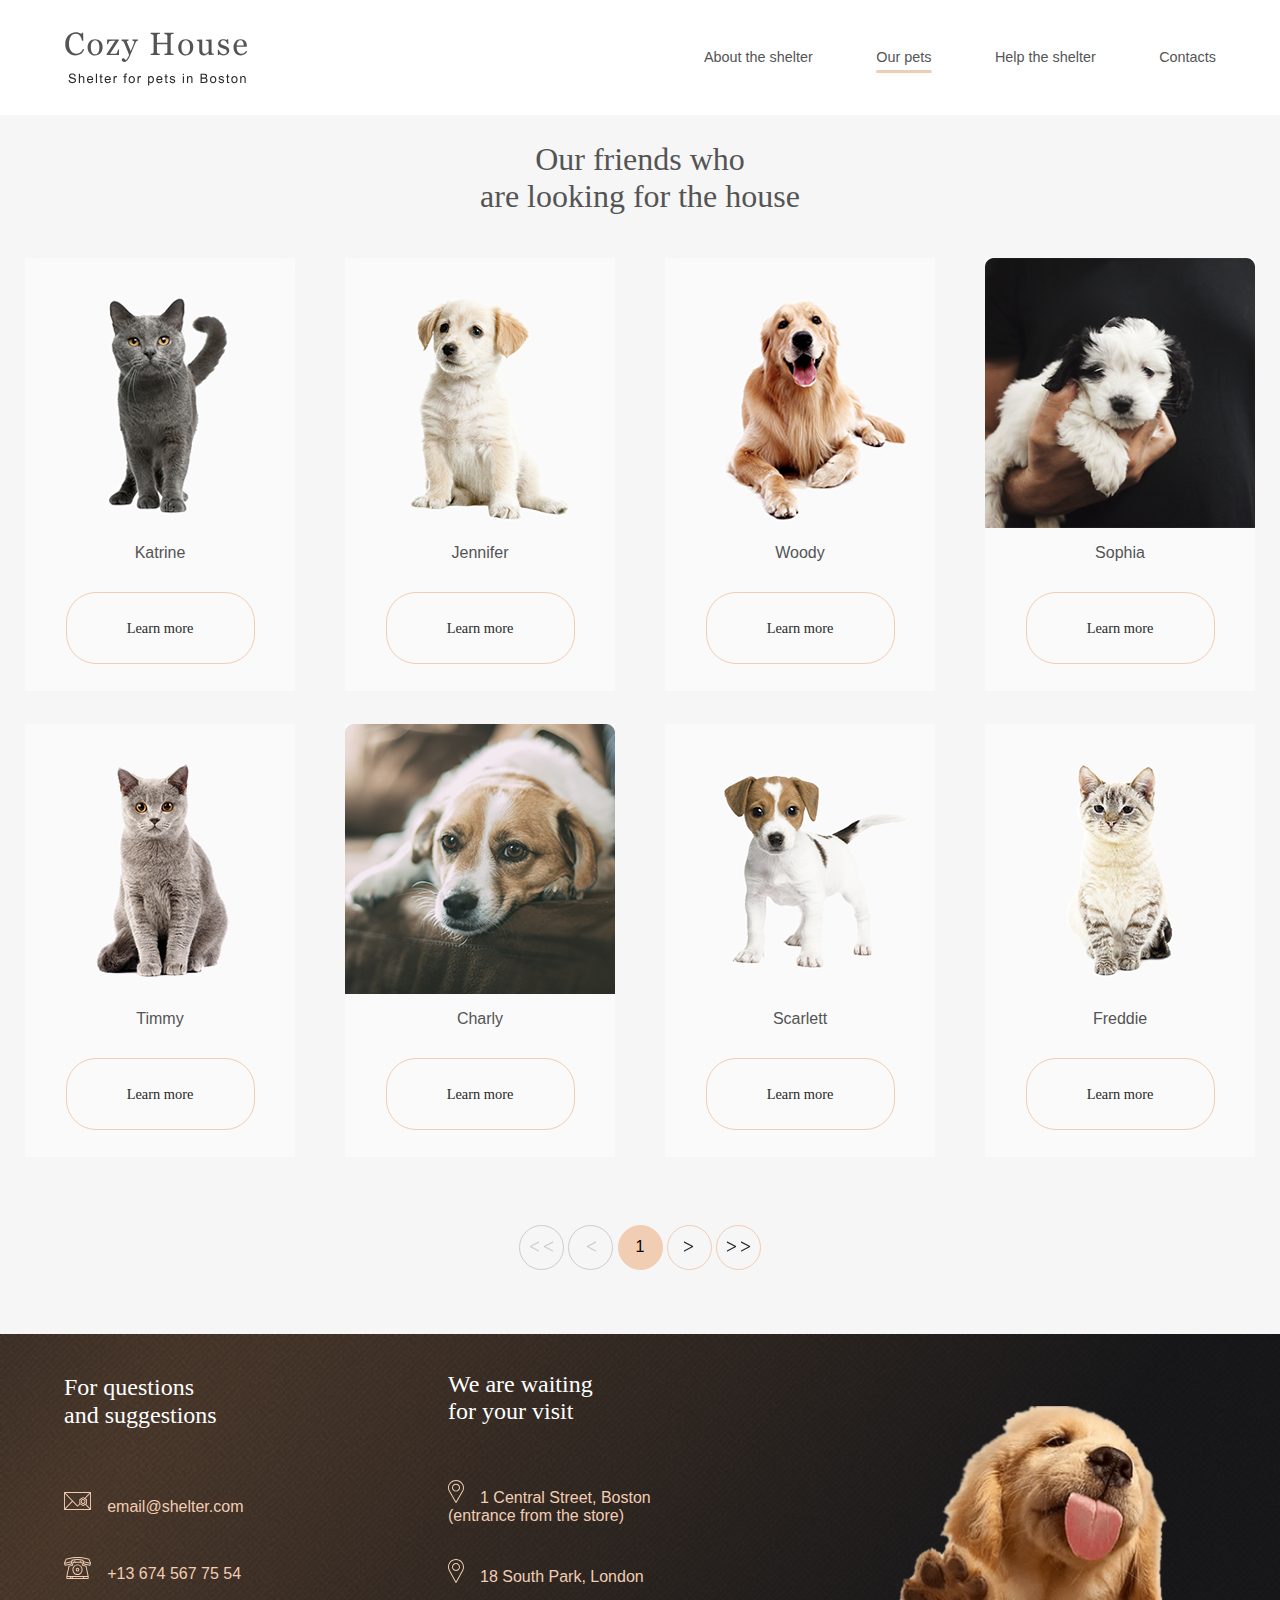
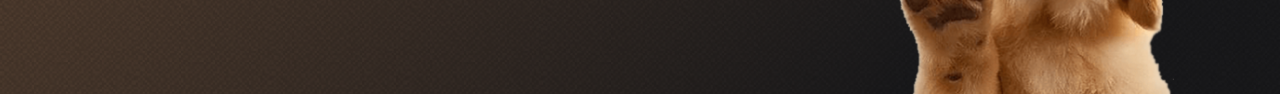
==== pets.html @ 0fc20ca4 "feat: fix styles (Sun, Mar 26, 2023, 17:48:00 PM)" ====
<!DOCTYPE html>
<html lang="ru">

<head>
    <meta charset="UTF-8">
    <meta http-equiv="X-UA-Compatible" content="IE=edge">
    <meta name="viewport" content="width=device-width, initial-scale=1.0">
    <link rel="stylesheet" type="text/css" href="assets/style/css/scss/main.css">
    <title>Our pets</title>
</head>
<body>
    <header>
        <nav class="nav">
            <div class="nav__logo">
                <object type="image/svg+xml" data="assets/img/Logo_dark.svg" class="nav_img">
                    <img src="assets/img/Logo_dark.png" alt="logo">
                </object>
            </div>
            <div class="nav__menu_container">
                <a class="nav__menu_dark" href="#about">About the shelter</a>
                <a class="nav__menu_dark nav__menu_active" href="#pets">Our pets</a>
                <a class="nav__menu_dark" href="#help">Help the shelter</a>
                <a class="nav__menu_dark" href="#contacts">Contacts</a>
            </div>
        </nav>
    </header>
    <main class="main__pets">
    <section class="main__section_pets">
        <h2 class="main__title main__pets_title">Our friends who<br>are looking for the house</h2>

        <div class="main__friends_container main__friends_container_pets">
            <div class="main__friends_card">
                <img src="assets/img/pets-katrine.png" class="main__friends_img" alt="pet">
                <p class="main__friends_name">Katrine</p>
                <button class="main__friends_card_button">Learn more</button>
            </div>
            <div class="main__friends_card">
                <img src="assets/img/pets-jennifer.png" class="main__friends_img" alt="pet">
                <p class="main__friends_name">Jennifer</p>
                <button class="main__friends_card_button">Learn more</button>
            </div>
            <div class="main__friends_card">
                <img src="assets/img/pets-woody.png" class="main__friends_img" alt="pet">
                <p class="main__friends_name">Woody</p>
                <button class="main__friends_card_button">Learn more</button>
            </div>
            <div class="main__friends_card">
                <img src="assets/img/pets-sophia.png" class="main__friends_img" alt="pet">
                <p class="main__friends_name">Sophia</p>
                <button class="main__friends_card_button">Learn more</button>
            </div>
            <div class="main__friends_card">
                <img src="assets/img/pets-timmy.png" class="main__friends_img" alt="pet">
                <p class="main__friends_name">Timmy</p>
                <button class="main__friends_card_button">Learn more</button>
            </div>
            <div class="main__friends_card">
                <img src="assets/img/pets-charly.png" class="main__friends_img" alt="pet">
                <p class="main__friends_name">Charly</p>
                <button class="main__friends_card_button">Learn more</button>
            </div>
            <div class="main__friends_card">
                <img src="assets/img/pets-scarlet.png" class="main__friends_img" alt="pet">
                <p class="main__friends_name">Scarlett</p>
                <button class="main__friends_card_button">Learn more</button>
            </div>
            <div class="main__friends_card">
                <img src="assets/img/pets-freddy.png" class="main__friends_img" alt="pet">
                <p class="main__friends_name">Freddie</p>
                <button class="main__friends_card_button">Learn more</button>
            </div>
        </div>
        <div class="main__buttons_container">
            <button class="main__friends_arrow main__buttons_arrow"><img src="assets/img/arrow_left_2.svg" alt="arrow"></button>
            <button class="main__friends_arrow main__buttons_arrow"><img src="assets/img/arrow_left_1.svg" alt="arrow"></button>
            <button class="main__friends_arrow main__buttons_number">1</button>
            <button class="main__friends_arrow"><img src="assets/img/arrow_right_1.svg" alt="arrow"></button>
            <button class="main__friends_arrow"><img src="assets/img/arrow_right_2.svg" alt="arrow"></button>
        </div>
    </section>
</main>
<footer class="footer" id="contacts">
    <div class="footer__container">
        <div class="footer__contacts">
            <h2 class="footer__title">For questions <br>and suggestions</h2>
            <div class="footer__contacts_email"><img src="assets/img/icon-email.svg" class="footer__icon"
                    alt="icon">email@shelter.com</div>
            <div class="footer__contacts_phone"><img src="assets/img/icon-phone.svg" class="footer__icon"
                    alt="icon">+13 674 567 75 54</div>
        </div>
        <div class="footer__address">
            <h2 class="footer__title">We are waiting <br>for your visit</h2>
            <div class="footer__address_email"><img src="assets/img/icon-marker.svg" class="footer__icon_marker"
                    alt="icon">1 Central Street, Boston <br>(entrance from the store)</div>
            <div class="footer__address_phone"><img src="assets/img/icon-marker.svg" class="footer__icon_marker"
                    alt="icon">18 South Park, London </div>
        </div>
    </div>
    <img src="assets/img/footer-puppy.png" class="footer__img" alt="puppy">
</footer>
</body>
</html>
---- assets/style/css/scss/main.css ----
/*! normalize.css v8.0.1 | MIT License | github.com/necolas/normalize.css */
/* Document
   ========================================================================== */
/**
 * 1. Correct the line height in all browsers.
 * 2. Prevent adjustments of font size after orientation changes in iOS.
 */
html {
  line-height: 1.15;
  /* 1 */
  -webkit-text-size-adjust: 100%;
  /* 2 */
}

/* Sections
     ========================================================================== */
/**
   * Remove the margin in all browsers.
   */
body {
  margin: 0;
}

/**
   * Render the `main` element consistently in IE.
   */
main {
  display: block;
}

/**
   * Correct the font size and margin on `h1` elements within `section` and
   * `article` contexts in Chrome, Firefox, and Safari.
   */
h1 {
  font-size: 2em;
  margin: 0.67em 0;
}

/* Grouping content
     ========================================================================== */
/**
   * 1. Add the correct box sizing in Firefox.
   * 2. Show the overflow in Edge and IE.
   */
hr {
  -webkit-box-sizing: content-box;
          box-sizing: content-box;
  /* 1 */
  height: 0;
  /* 1 */
  overflow: visible;
  /* 2 */
}

/**
   * 1. Correct the inheritance and scaling of font size in all browsers.
   * 2. Correct the odd `em` font sizing in all browsers.
   */
pre {
  font-family: monospace, monospace;
  /* 1 */
  font-size: 1em;
  /* 2 */
}

/* Text-level semantics
     ========================================================================== */
/**
   * Remove the gray background on active links in IE 10.
   */
a {
  background-color: transparent;
}

/**
   * 1. Remove the bottom border in Chrome 57-
   * 2. Add the correct text decoration in Chrome, Edge, IE, Opera, and Safari.
   */
abbr[title] {
  border-bottom: none;
  /* 1 */
  text-decoration: underline;
  /* 2 */
  -webkit-text-decoration: underline dotted;
          text-decoration: underline dotted;
  /* 2 */
}

/**
   * Add the correct font weight in Chrome, Edge, and Safari.
   */
b,
strong {
  font-weight: bolder;
}

/**
   * 1. Correct the inheritance and scaling of font size in all browsers.
   * 2. Correct the odd `em` font sizing in all browsers.
   */
code,
kbd,
samp {
  font-family: monospace, monospace;
  /* 1 */
  font-size: 1em;
  /* 2 */
}

/**
   * Add the correct font size in all browsers.
   */
small {
  font-size: 80%;
}

/**
   * Prevent `sub` and `sup` elements from affecting the line height in
   * all browsers.
   */
sub,
sup {
  font-size: 75%;
  line-height: 0;
  position: relative;
  vertical-align: baseline;
}

sub {
  bottom: -0.25em;
}

sup {
  top: -0.5em;
}

/* Embedded content
     ========================================================================== */
/**
   * Remove the border on images inside links in IE 10.
   */
img {
  border-style: none;
}

/* Forms
     ========================================================================== */
/**
   * 1. Change the font styles in all browsers.
   * 2. Remove the margin in Firefox and Safari.
   */
button,
input,
optgroup,
select,
textarea {
  font-family: inherit;
  /* 1 */
  font-size: 100%;
  /* 1 */
  line-height: 1.15;
  /* 1 */
  margin: 0;
  /* 2 */
}

/**
   * Show the overflow in IE.
   * 1. Show the overflow in Edge.
   */
button,
input {
  /* 1 */
  overflow: visible;
}

/**
   * Remove the inheritance of text transform in Edge, Firefox, and IE.
   * 1. Remove the inheritance of text transform in Firefox.
   */
button,
select {
  /* 1 */
  text-transform: none;
}

/**
   * Correct the inability to style clickable types in iOS and Safari.
   */
button,
[type="button"],
[type="reset"],
[type="submit"] {
  -webkit-appearance: button;
}

/**
   * Remove the inner border and padding in Firefox.
   */
button::-moz-focus-inner,
[type="button"]::-moz-focus-inner,
[type="reset"]::-moz-focus-inner,
[type="submit"]::-moz-focus-inner {
  border-style: none;
  padding: 0;
}

/**
   * Restore the focus styles unset by the previous rule.
   */
button:-moz-focusring,
[type="button"]:-moz-focusring,
[type="reset"]:-moz-focusring,
[type="submit"]:-moz-focusring {
  outline: 1px dotted ButtonText;
}

/**
   * Correct the padding in Firefox.
   */
fieldset {
  padding: 0.35em 0.75em 0.625em;
}

/**
   * 1. Correct the text wrapping in Edge and IE.
   * 2. Correct the color inheritance from `fieldset` elements in IE.
   * 3. Remove the padding so developers are not caught out when they zero out
   *    `fieldset` elements in all browsers.
   */
legend {
  -webkit-box-sizing: border-box;
          box-sizing: border-box;
  /* 1 */
  color: inherit;
  /* 2 */
  display: table;
  /* 1 */
  max-width: 100%;
  /* 1 */
  padding: 0;
  /* 3 */
  white-space: normal;
  /* 1 */
}

/**
   * Add the correct vertical alignment in Chrome, Firefox, and Opera.
   */
progress {
  vertical-align: baseline;
}

/**
   * Remove the default vertical scrollbar in IE 10+.
   */
textarea {
  overflow: auto;
}

/**
   * 1. Add the correct box sizing in IE 10.
   * 2. Remove the padding in IE 10.
   */
[type="checkbox"],
[type="radio"] {
  -webkit-box-sizing: border-box;
          box-sizing: border-box;
  /* 1 */
  padding: 0;
  /* 2 */
}

/**
   * Correct the cursor style of increment and decrement buttons in Chrome.
   */
[type="number"]::-webkit-inner-spin-button,
[type="number"]::-webkit-outer-spin-button {
  height: auto;
}

/**
   * 1. Correct the odd appearance in Chrome and Safari.
   * 2. Correct the outline style in Safari.
   */
[type="search"] {
  -webkit-appearance: textfield;
  /* 1 */
  outline-offset: -2px;
  /* 2 */
}

/**
   * Remove the inner padding in Chrome and Safari on macOS.
   */
[type="search"]::-webkit-search-decoration {
  -webkit-appearance: none;
}

/**
   * 1. Correct the inability to style clickable types in iOS and Safari.
   * 2. Change font properties to `inherit` in Safari.
   */
::-webkit-file-upload-button {
  -webkit-appearance: button;
  /* 1 */
  font: inherit;
  /* 2 */
}

/* Interactive
     ========================================================================== */
/*
   * Add the correct display in Edge, IE 10+, and Firefox.
   */
details {
  display: block;
}

/*
   * Add the correct display in all browsers.
   */
summary {
  display: list-item;
}

/* Misc
     ========================================================================== */
/**
   * Add the correct display in IE 10+.
   */
template {
  display: none;
}

/**
   * Add the correct display in IE 10.
   */
[hidden] {
  display: none;
}

.nav {
  display: -webkit-box;
  display: -ms-flexbox;
  display: flex;
  -webkit-box-pack: justify;
      -ms-flex-pack: justify;
          justify-content: space-between;
  -webkit-box-align: center;
      -ms-flex-align: center;
          align-items: center;
  padding: 2% 5%;
  font-weight: 400;
  font-size: 0.9rem;
}

.nav .nav__menu {
  color: #ffffff;
  text-decoration: none;
}

.nav .nav__menu_dark {
  color: #545454;
  text-decoration: none;
}

.nav .nav__menu_active {
  text-decoration: underline;
  -webkit-text-decoration-color: #f1cdb3;
          text-decoration-color: #f1cdb3;
  text-underline-offset: 0.5rem;
  text-decoration-thickness: 0.2rem;
}

.nav .nav__menu_container {
  display: -webkit-box;
  display: -ms-flexbox;
  display: flex;
  width: 40vw;
  -webkit-box-pack: justify;
      -ms-flex-pack: justify;
          justify-content: space-between;
}

.footer {
  background-image: url("../../../img/footer-gradient-background.png");
  background-size: cover;
  background-repeat: no-repeat;
  min-height: 40vh;
  position: relative;
}

.footer .footer__img {
  height: 80%;
  position: absolute;
  left: 70%;
  bottom: 0;
}

.footer .footer__container {
  display: -webkit-box;
  display: -ms-flexbox;
  display: flex;
  -webkit-box-align: end;
      -ms-flex-align: end;
          align-items: flex-end;
  color: #f1cdb3;
}

.footer .footer__container .footer__contacts {
  width: 25vw;
  height: 30vh;
  display: -webkit-box;
  display: -ms-flexbox;
  display: flex;
  -webkit-box-orient: vertical;
  -webkit-box-direction: normal;
      -ms-flex-direction: column;
          flex-direction: column;
  -ms-flex-pack: distribute;
      justify-content: space-around;
  margin-left: 5%;
  vertical-align: middle;
}

.footer .footer__container .footer__title {
  color: #ffffff;
  font-family: Georgia, "Times New Roman", Times, serif;
  font-weight: 400;
}

.footer .footer__container .footer__address {
  width: 25vw;
  height: 30vh;
  display: -webkit-box;
  display: -ms-flexbox;
  display: flex;
  -webkit-box-orient: vertical;
  -webkit-box-direction: normal;
      -ms-flex-direction: column;
          flex-direction: column;
  -ms-flex-pack: distribute;
      justify-content: space-around;
  margin-left: 5%;
}

.footer .footer__container .footer__icon {
  width: 1.7em;
  margin-right: 1rem;
}

.footer .footer__container .footer__icon_marker {
  width: 1em;
  margin-right: 1rem;
}

body {
  font-family: Arial, Helvetica, sans-serif;
  color: #545454;
}

.main__banner {
  background-image: url("../../../img/start-screen-gradient-background.jpg");
  background-size: 100%;
  background-repeat: no-repeat;
  min-height: 100vh;
  position: relative;
}

.main__img_puppy {
  height: 80%;
  position: absolute;
  left: 50%;
  bottom: 0;
}

.main__banner_info {
  width: 35vw;
  margin-left: 5%;
  position: absolute;
  top: 35%;
}

.main__banner_title {
  color: #ffffff;
  font-family: Georgia, "Times New Roman", Times, serif;
  font-weight: 400;
  font-size: 2.5rem;
}

.main__banner_text {
  color: #f6f6f6;
  font-weight: 400;
  font-size: 0.9rem;
  line-height: 1.5em;
  margin-bottom: 1.7em;
}

.main__banner_button {
  background-color: #f1cdb3;
  color: #292929;
  border-radius: 100px;
  border: none;
  width: 17vw;
  height: 7vh;
}

.main__about {
  min-height: 70vh;
  position: relative;
  color: #ffffff;
  display: -webkit-box;
  display: -ms-flexbox;
  display: flex;
  -webkit-box-pack: center;
      -ms-flex-pack: center;
          justify-content: center;
  -webkit-box-align: center;
      -ms-flex-align: center;
          align-items: center;
}

.main__title {
  font-family: Georgia, "Times New Roman", Times, serif;
  font-weight: 400;
  font-size: 2rem;
  color: #545454;
}

.main__about_text {
  font-size: 0.9rem;
  line-height: 1.5em;
}

.main__img_pets {
  height: 50vh;
  margin-right: 7%;
}

.main__about_info {
  color: #4c4c4c;
  width: 30vw;
}

.main__friends {
  min-height: 90vh;
  background-color: #f6f6f6;
  width: 100vw;
  display: -webkit-box;
  display: -ms-flexbox;
  display: flex;
  -webkit-box-pack: center;
      -ms-flex-pack: center;
          justify-content: center;
  -webkit-box-align: center;
      -ms-flex-align: center;
          align-items: center;
  -webkit-box-orient: vertical;
  -webkit-box-direction: normal;
      -ms-flex-direction: column;
          flex-direction: column;
}

.main__friends_container {
  display: -webkit-box;
  display: -ms-flexbox;
  display: flex;
  -ms-flex-pack: distribute;
      justify-content: space-around;
  -webkit-box-align: center;
      -ms-flex-align: center;
          align-items: center;
  width: 100vw;
}

.main__friends_title {
  text-align: center;
  margin: 5%;
}

.main__friends_card {
  min-height: 30vh;
  background-color: #fafafa;
  display: -webkit-box;
  display: -ms-flexbox;
  display: flex;
  -webkit-box-orient: vertical;
  -webkit-box-direction: normal;
      -ms-flex-direction: column;
          flex-direction: column;
  -webkit-box-align: center;
      -ms-flex-align: center;
          align-items: center;
  margin: 1.3% 0.3%;
}

.main__friends_card_button {
  margin-bottom: 10%;
  margin-top: 5%;
  background-color: #fafafa;
  border: 1px solid #f1cdb3;
  border-radius: 30px;
  width: 70%;
  height: 8vh;
  font-family: Georgia, "Times New Roman", Times, serif;
  color: #292929;
  font-size: 0.9rem;
}

.main__friends_arrow {
  background-color: #f6f6f6;
  border: 1px solid #f1cdb3;
  border-radius: 50%;
  width: 45px;
  height: 45px;
}

.main__friends_button {
  background-color: #f1cdb3;
  border: none;
  border-radius: 30px;
  width: 20%;
  height: 8vh;
  margin: 5%;
  font-family: Georgia, "Times New Roman", Times, serif;
  color: #292929;
  font-size: 0.9rem;
}

.main__help {
  display: -webkit-box;
  display: -ms-flexbox;
  display: flex;
  -webkit-box-pack: center;
      -ms-flex-pack: center;
          justify-content: center;
  -webkit-box-align: center;
      -ms-flex-align: center;
          align-items: center;
  -webkit-box-orient: vertical;
  -webkit-box-direction: normal;
      -ms-flex-direction: column;
          flex-direction: column;
  min-height: 80vh;
}

.main__help_container {
  display: -webkit-box;
  display: -ms-flexbox;
  display: flex;
  -ms-flex-wrap: wrap;
      flex-wrap: wrap;
  -webkit-box-pack: center;
      -ms-flex-pack: center;
          justify-content: center;
  -webkit-box-align: end;
      -ms-flex-align: end;
          align-items: flex-end;
  width: 90vw;
  min-height: 45vh;
}

.main__help_title {
  text-align: center;
}

.main__help_card {
  display: -webkit-box;
  display: -ms-flexbox;
  display: flex;
  -webkit-box-orient: vertical;
  -webkit-box-direction: normal;
      -ms-flex-direction: column;
          flex-direction: column;
  -webkit-box-align: center;
      -ms-flex-align: center;
          align-items: center;
  min-width: 20%;
}

.main__donation {
  min-height: 50vh;
  background-color: #f6f6f6;
  display: -webkit-box;
  display: -ms-flexbox;
  display: flex;
  -webkit-box-pack: center;
      -ms-flex-pack: center;
          justify-content: center;
  -webkit-box-align: center;
      -ms-flex-align: center;
          align-items: center;
}

.main__donation_img {
  width: 35vw;
  margin-right: 7%;
  margin: 7%;
}

.main__donation_bank-info {
  font-family: Georgia, "Times New Roman", Times, serif;
  font-size: 0.9rem;
}

.main__donation_info {
  width: 30vw;
}

.main__donation_text {
  font-style: italic;
  color: #b2b2b2;
  font-size: 0.8rem;
  line-height: 1.2rem;
}

.main__donation_button {
  background-color: #f1cdb3;
  border: none;
  border-radius: 7px;
  padding: 0.7em 0.7em;
  font-family: Georgia, "Times New Roman", Times, serif;
  color: #545454;
  display: -webkit-box;
  display: -ms-flexbox;
  display: flex;
  -webkit-box-pack: center;
      -ms-flex-pack: center;
          justify-content: center;
  -webkit-box-align: center;
      -ms-flex-align: center;
          align-items: center;
}

.main__donation_button_img {
  margin-right: 1em;
}

.main__section_pets {
  min-height: 180%;
  background-color: #f6f6f6;
  display: -webkit-box;
  display: -ms-flexbox;
  display: flex;
  -webkit-box-pack: center;
      -ms-flex-pack: center;
          justify-content: center;
  -webkit-box-align: center;
      -ms-flex-align: center;
          align-items: center;
  -webkit-box-orient: vertical;
  -webkit-box-direction: normal;
      -ms-flex-direction: column;
          flex-direction: column;
}

.main__pets_title {
  text-align: center;
}

.main__friends_container_pets {
  -ms-flex-wrap: wrap;
      flex-wrap: wrap;
  -ms-flex-pack: distribute;
      justify-content: space-around;
  -ms-flex-line-pack: justify;
      align-content: space-between;
  height: 150%;
}

.main__buttons_container {
  margin: 4% auto 5%;
}

.main__buttons_number {
  background-color: #f1cdb3;
}

.main__buttons_arrow {
  border: 1px solid #cdcdcd;
}
/*# sourceMappingURL=main.css.map */
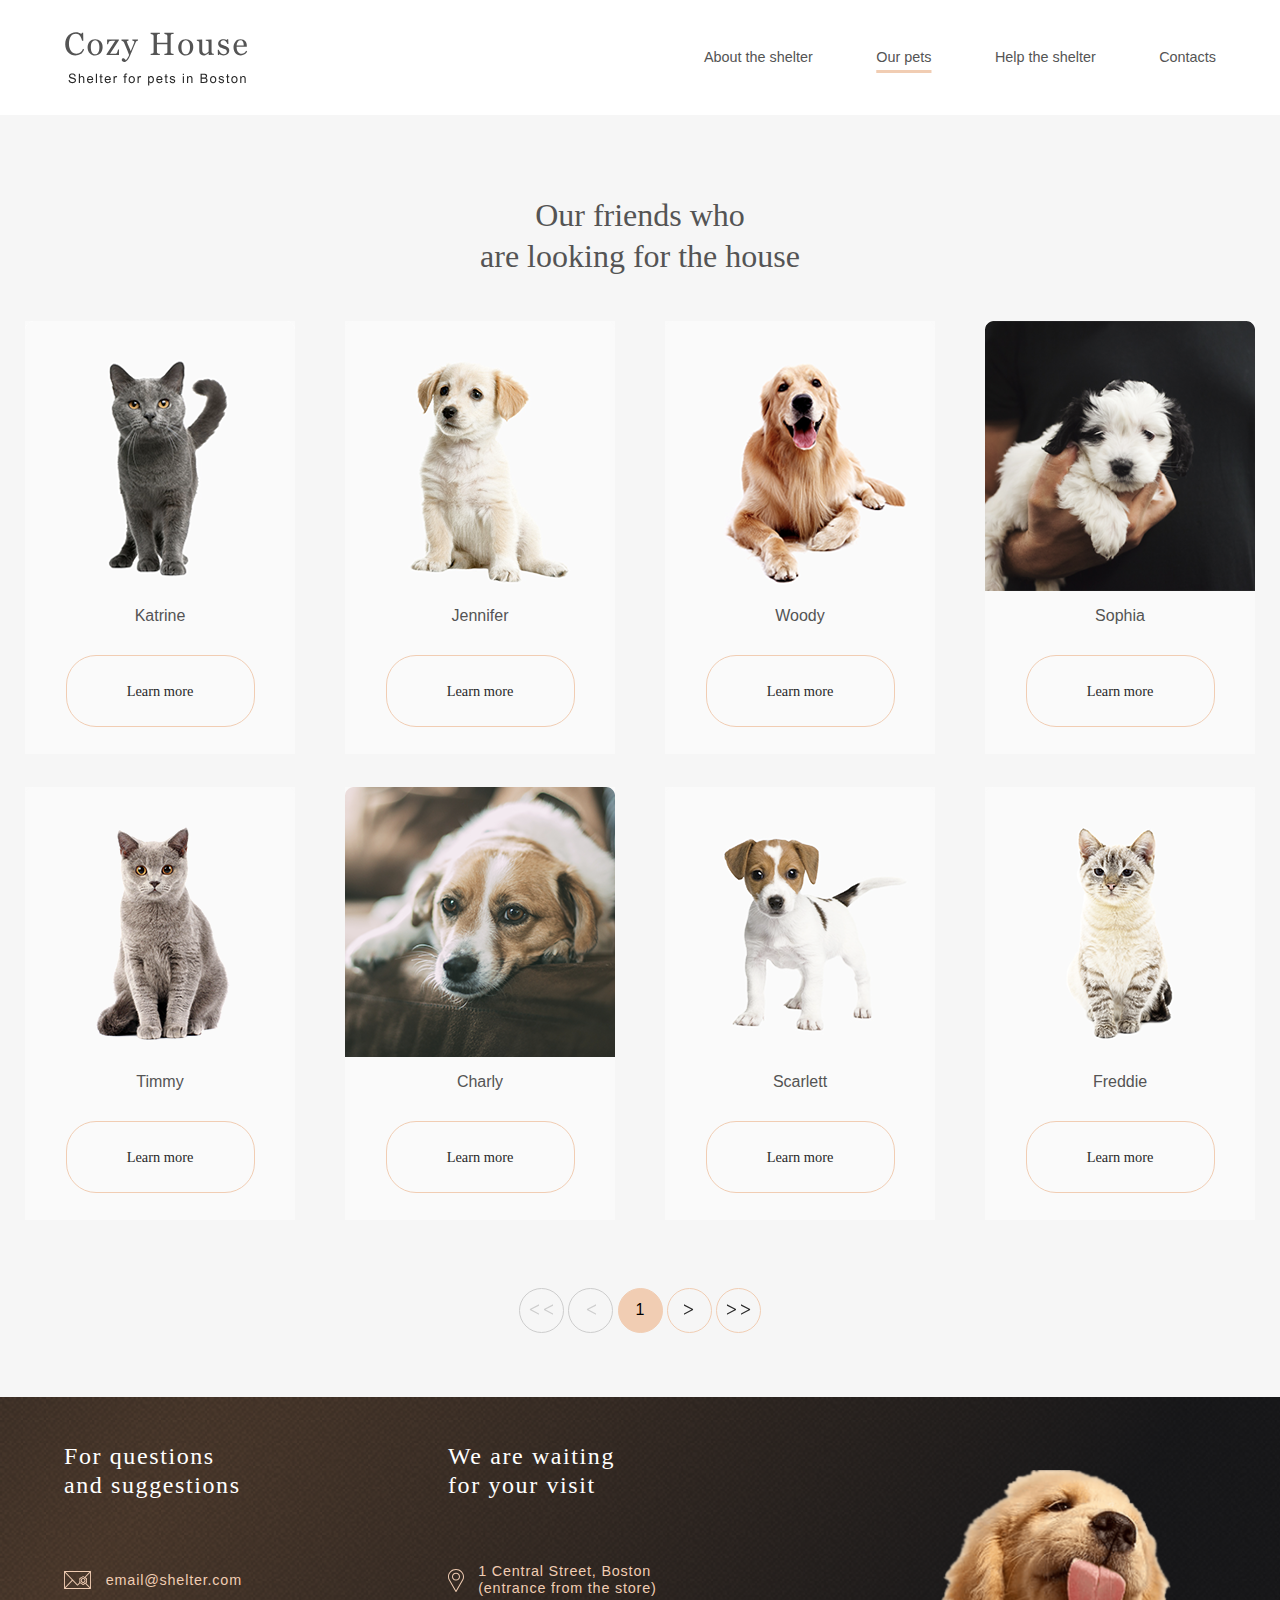
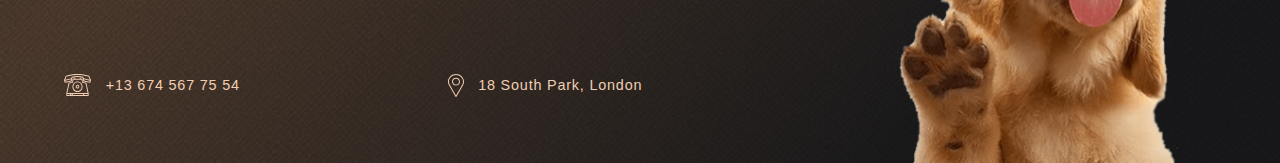
==== commit 888f2a1f: "feat: fix footer (Mon, Mar 27, 2023 12:44:00 AM)" ====
--- a/pets.html
+++ b/pets.html
@@ -8,6 +8,7 @@
     <link rel="stylesheet" type="text/css" href="assets/style/css/scss/main.css">
     <title>Our pets</title>
 </head>
+
 <body>
     <header>
         <nav class="nav">
@@ -17,86 +18,85 @@
                 </object>
             </div>
             <div class="nav__menu_container">
-                <a class="nav__menu_dark" href="#about">About the shelter</a>
-                <a class="nav__menu_dark nav__menu_active" href="#pets">Our pets</a>
-                <a class="nav__menu_dark" href="#help">Help the shelter</a>
+                <a class="nav__menu_dark" href="index.html">About the shelter</a>
+                <a class="nav__menu_dark nav__menu_active">Our pets</a>
+                <a class="nav__menu_dark" href="index.html#help">Help the shelter</a>
                 <a class="nav__menu_dark" href="#contacts">Contacts</a>
             </div>
         </nav>
     </header>
     <main class="main__pets">
-    <section class="main__section_pets">
-        <h2 class="main__title main__pets_title">Our friends who<br>are looking for the house</h2>
+        <section class="main__section_pets">
+            <h2 class="main__title main__pets_title">Our friends who<br>are looking for the house</h2>
 
-        <div class="main__friends_container main__friends_container_pets">
-            <div class="main__friends_card">
-                <img src="assets/img/pets-katrine.png" class="main__friends_img" alt="pet">
-                <p class="main__friends_name">Katrine</p>
-                <button class="main__friends_card_button">Learn more</button>
+            <div class="main__friends_container main__friends_container_pets">
+                <div class="main__friends_card">
+                    <img src="assets/img/pets-katrine.png" class="main__friends_img" alt="pet">
+                    <p class="main__friends_name">Katrine</p>
+                    <button class="main__friends_card_button">Learn more</button>
+                </div>
+                <div class="main__friends_card">
+                    <img src="assets/img/pets-jennifer.png" class="main__friends_img" alt="pet">
+                    <p class="main__friends_name">Jennifer</p>
+                    <button class="main__friends_card_button">Learn more</button>
+                </div>
+                <div class="main__friends_card">
+                    <img src="assets/img/pets-woody.png" class="main__friends_img" alt="pet">
+                    <p class="main__friends_name">Woody</p>
+                    <button class="main__friends_card_button">Learn more</button>
+                </div>
+                <div class="main__friends_card">
+                    <img src="assets/img/pets-sophia.png" class="main__friends_img" alt="pet">
+                    <p class="main__friends_name">Sophia</p>
+                    <button class="main__friends_card_button">Learn more</button>
+                </div>
+                <div class="main__friends_card">
+                    <img src="assets/img/pets-timmy.png" class="main__friends_img" alt="pet">
+                    <p class="main__friends_name">Timmy</p>
+                    <button class="main__friends_card_button">Learn more</button>
+                </div>
+                <div class="main__friends_card">
+                    <img src="assets/img/pets-charly.png" class="main__friends_img" alt="pet">
+                    <p class="main__friends_name">Charly</p>
+                    <button class="main__friends_card_button">Learn more</button>
+                </div>
+                <div class="main__friends_card">
+                    <img src="assets/img/pets-scarlet.png" class="main__friends_img" alt="pet">
+                    <p class="main__friends_name">Scarlett</p>
+                    <button class="main__friends_card_button">Learn more</button>
+                </div>
+                <div class="main__friends_card">
+                    <img src="assets/img/pets-freddy.png" class="main__friends_img" alt="pet">
+                    <p class="main__friends_name">Freddie</p>
+                    <button class="main__friends_card_button">Learn more</button>
+                </div>
             </div>
-            <div class="main__friends_card">
-                <img src="assets/img/pets-jennifer.png" class="main__friends_img" alt="pet">
-                <p class="main__friends_name">Jennifer</p>
-                <button class="main__friends_card_button">Learn more</button>
+            <div class="main__buttons_container">
+                <button class="main__friends_arrow main__buttons_arrow"><img src="assets/img/arrow_left_2.svg"
+                        alt="arrow"></button>
+                <button class="main__friends_arrow main__buttons_arrow"><img src="assets/img/arrow_left_1.svg"
+                        alt="arrow"></button>
+                <button class="main__friends_arrow main__buttons_number">1</button>
+                <button class="main__friends_arrow"><img src="assets/img/arrow_right_1.svg" alt="arrow"></button>
+                <button class="main__friends_arrow"><img src="assets/img/arrow_right_2.svg" alt="arrow"></button>
             </div>
-            <div class="main__friends_card">
-                <img src="assets/img/pets-woody.png" class="main__friends_img" alt="pet">
-                <p class="main__friends_name">Woody</p>
-                <button class="main__friends_card_button">Learn more</button>
-            </div>
-            <div class="main__friends_card">
-                <img src="assets/img/pets-sophia.png" class="main__friends_img" alt="pet">
-                <p class="main__friends_name">Sophia</p>
-                <button class="main__friends_card_button">Learn more</button>
-            </div>
-            <div class="main__friends_card">
-                <img src="assets/img/pets-timmy.png" class="main__friends_img" alt="pet">
-                <p class="main__friends_name">Timmy</p>
-                <button class="main__friends_card_button">Learn more</button>
-            </div>
-            <div class="main__friends_card">
-                <img src="assets/img/pets-charly.png" class="main__friends_img" alt="pet">
-                <p class="main__friends_name">Charly</p>
-                <button class="main__friends_card_button">Learn more</button>
-            </div>
-            <div class="main__friends_card">
-                <img src="assets/img/pets-scarlet.png" class="main__friends_img" alt="pet">
-                <p class="main__friends_name">Scarlett</p>
-                <button class="main__friends_card_button">Learn more</button>
-            </div>
-            <div class="main__friends_card">
-                <img src="assets/img/pets-freddy.png" class="main__friends_img" alt="pet">
-                <p class="main__friends_name">Freddie</p>
-                <button class="main__friends_card_button">Learn more</button>
-            </div>
-        </div>
-        <div class="main__buttons_container">
-            <button class="main__friends_arrow main__buttons_arrow"><img src="assets/img/arrow_left_2.svg" alt="arrow"></button>
-            <button class="main__friends_arrow main__buttons_arrow"><img src="assets/img/arrow_left_1.svg" alt="arrow"></button>
-            <button class="main__friends_arrow main__buttons_number">1</button>
-            <button class="main__friends_arrow"><img src="assets/img/arrow_right_1.svg" alt="arrow"></button>
-            <button class="main__friends_arrow"><img src="assets/img/arrow_right_2.svg" alt="arrow"></button>
-        </div>
-    </section>
-</main>
-<footer class="footer" id="contacts">
-    <div class="footer__container">
-        <div class="footer__contacts">
-            <h2 class="footer__title">For questions <br>and suggestions</h2>
-            <div class="footer__contacts_email"><img src="assets/img/icon-email.svg" class="footer__icon"
+        </section>
+    </main>
+    <footer class="footer" id="contacts">
+        <div class="footer__container">
+            <h2 class="footer__title footer__title_questions">For questions <br>and suggestions</h2>
+            <h2 class="footer__title footer__title_wait">We are waiting <br>for your visit</h2>
+            <div class="footer__contact footer__contact_email"><img src="assets/img/icon-email.svg" class="footer__icon"
                     alt="icon">email@shelter.com</div>
-            <div class="footer__contacts_phone"><img src="assets/img/icon-phone.svg" class="footer__icon"
+            <div class="footer__contact footer__contact_address"><img src="assets/img/icon-marker.svg"
+                    class="footer__icon_marker" alt="icon">1 Central Street, Boston <br>(entrance from the store)</div>
+            <div class="footer__contact footer__contact_phone"><img src="assets/img/icon-phone.svg" class="footer__icon"
                     alt="icon">+13 674 567 75 54</div>
-        </div>
-        <div class="footer__address">
-            <h2 class="footer__title">We are waiting <br>for your visit</h2>
-            <div class="footer__address_email"><img src="assets/img/icon-marker.svg" class="footer__icon_marker"
-                    alt="icon">1 Central Street, Boston <br>(entrance from the store)</div>
-            <div class="footer__address_phone"><img src="assets/img/icon-marker.svg" class="footer__icon_marker"
-                    alt="icon">18 South Park, London </div>
-        </div>
-    </div>
-    <img src="assets/img/footer-puppy.png" class="footer__img" alt="puppy">
-</footer>
+            <div class="footer__contact footer__contact_city"><img src="assets/img/icon-marker.svg"
+                    class="footer__icon_marker" alt="icon">18 South Park, London </div>
+            <img src="assets/img/footer-puppy.png" class="footer__img" alt="puppy">
+    </footer>
+
 </body>
+
 </html>--- a/assets/style/css/scss/main.css
+++ b/assets/style/css/scss/main.css
@@ -399,61 +399,85 @@
   bottom: 0;
 }
 
-.footer .footer__container {
-  display: -webkit-box;
-  display: -ms-flexbox;
-  display: flex;
-  -webkit-box-align: end;
-      -ms-flex-align: end;
-          align-items: flex-end;
-  color: #f1cdb3;
-}
-
-.footer .footer__container .footer__contacts {
-  width: 25vw;
-  height: 30vh;
-  display: -webkit-box;
-  display: -ms-flexbox;
-  display: flex;
-  -webkit-box-orient: vertical;
-  -webkit-box-direction: normal;
-      -ms-flex-direction: column;
-          flex-direction: column;
-  -ms-flex-pack: distribute;
-      justify-content: space-around;
+.footer__container {
+  display: -ms-grid;
+  display: grid;
+      grid-template-areas: "footer__title_questions footer__title_wait" "footer__contact_email footer__contact_address" "footer__contact_phone footer__contact_city";
+  -ms-grid-columns: 1fr 1fr;
+      grid-template-columns: 1fr 1fr;
+  -ms-grid-rows: (1fr)[3];
+      grid-template-rows: repeat(3, 1fr);
+  width: 60vw;
+  height: 35vh;
   margin-left: 5%;
-  vertical-align: middle;
-}
-
-.footer .footer__container .footer__title {
+  padding-top: 2%;
+  padding-bottom: 2%;
+}
+
+.footer__title_questions {
+  -ms-grid-row: 1;
+  -ms-grid-column: 1;
+  grid-area: footer__title_questions;
+}
+
+.footer__title_wait {
+  -ms-grid-row: 1;
+  -ms-grid-column: 2;
+  grid-area: footer__title_wait;
+}
+
+.footer__contact_email {
+  -ms-grid-row: 2;
+  -ms-grid-column: 1;
+  grid-area: footer__contact_email;
+}
+
+.footer__contact_address {
+  -ms-grid-row: 2;
+  -ms-grid-column: 2;
+  grid-area: footer__contact_address;
+}
+
+.footer__contact_phone {
+  -ms-grid-row: 3;
+  -ms-grid-column: 1;
+  grid-area: footer__contact_phone;
+}
+
+.footer__contact_city {
+  -ms-grid-row: 3;
+  -ms-grid-column: 2;
+  grid-area: footer__contact_city;
+}
+
+.footer__title {
   color: #ffffff;
   font-family: Georgia, "Times New Roman", Times, serif;
   font-weight: 400;
-}
-
-.footer .footer__container .footer__address {
-  width: 25vw;
-  height: 30vh;
-  display: -webkit-box;
-  display: -ms-flexbox;
-  display: flex;
-  -webkit-box-orient: vertical;
-  -webkit-box-direction: normal;
-      -ms-flex-direction: column;
-          flex-direction: column;
-  -ms-flex-pack: distribute;
-      justify-content: space-around;
-  margin-left: 5%;
-}
-
-.footer .footer__container .footer__icon {
-  width: 1.7em;
-  margin-right: 1rem;
-}
-
-.footer .footer__container .footer__icon_marker {
-  width: 1em;
-  margin-right: 1rem;
+  letter-spacing: 0.1rem;
+  line-height: 1.2em;
+}
+
+.footer__contact {
+  display: -webkit-box;
+  display: -ms-flexbox;
+  display: flex;
+  -webkit-box-align: center;
+      -ms-flex-align: center;
+          align-items: center;
+  color: #f1cdb3;
+  font-size: 0.9rem;
+  letter-spacing: 0.05rem;
+}
+
+.footer__icon {
+  width: 1.9em;
+  margin-right: 0.9rem;
+}
+
+.footer__icon_marker {
+  width: 1.1em;
+  margin-right: 0.9rem;
 }
 
 body {
@@ -627,6 +651,7 @@
   font-family: Georgia, "Times New Roman", Times, serif;
   color: #292929;
   font-size: 0.9rem;
+  text-decoration: none;
 }
 
 .main__help {
@@ -758,6 +783,8 @@
 
 .main__pets_title {
   text-align: center;
+  line-height: 1.3em;
+  margin-top: 2.5em;
 }
 
 .main__friends_container_pets {
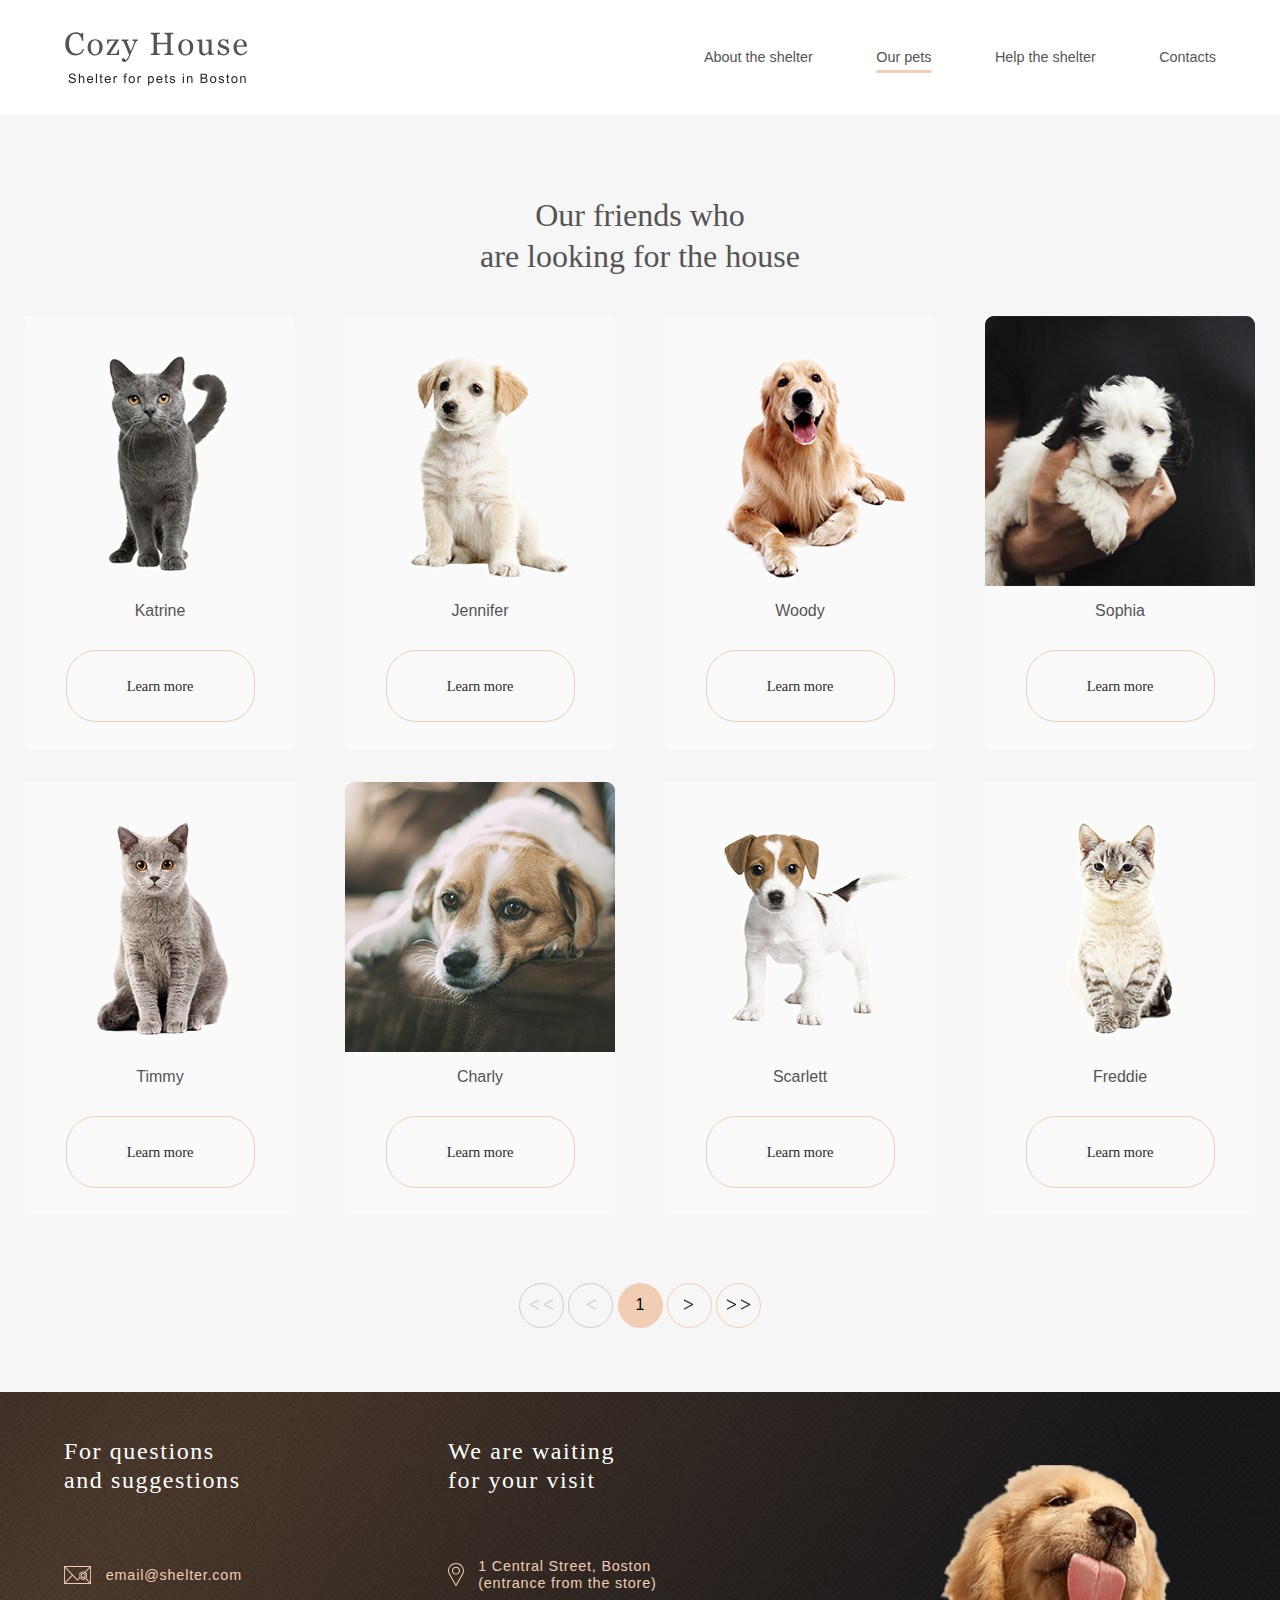
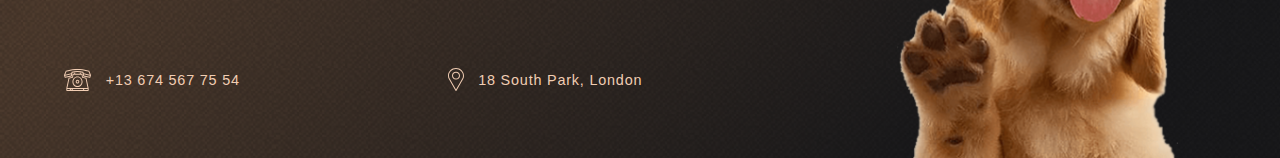
==== commit b50c2bcb: "feat: fix html pages (Tue, Mar 28, 2023, 01:11:00 AM)" ====
--- a/pets.html
+++ b/pets.html
@@ -27,7 +27,7 @@
     </header>
     <main class="main__pets">
         <section class="main__section_pets">
-            <h2 class="main__title main__pets_title">Our friends who<br>are looking for the house</h2>
+            <h1 class="main__title main__pets_title">Our friends who<br>are looking for the house</h1>
 
             <div class="main__friends_container main__friends_container_pets">
                 <div class="main__friends_card">
@@ -95,6 +95,7 @@
             <div class="footer__contact footer__contact_city"><img src="assets/img/icon-marker.svg"
                     class="footer__icon_marker" alt="icon">18 South Park, London </div>
             <img src="assets/img/footer-puppy.png" class="footer__img" alt="puppy">
+            </div>
     </footer>
 
 </body>
--- a/assets/style/css/scss/main.css
+++ b/assets/style/css/scss/main.css
@@ -641,11 +641,15 @@
   height: 45px;
 }
 
+.main__friends_form {
+  width: 15%;
+}
+
 .main__friends_button {
   background-color: #f1cdb3;
   border: none;
   border-radius: 30px;
-  width: 20%;
+  width: 100%;
   height: 8vh;
   margin: 5%;
   font-family: Georgia, "Times New Roman", Times, serif;
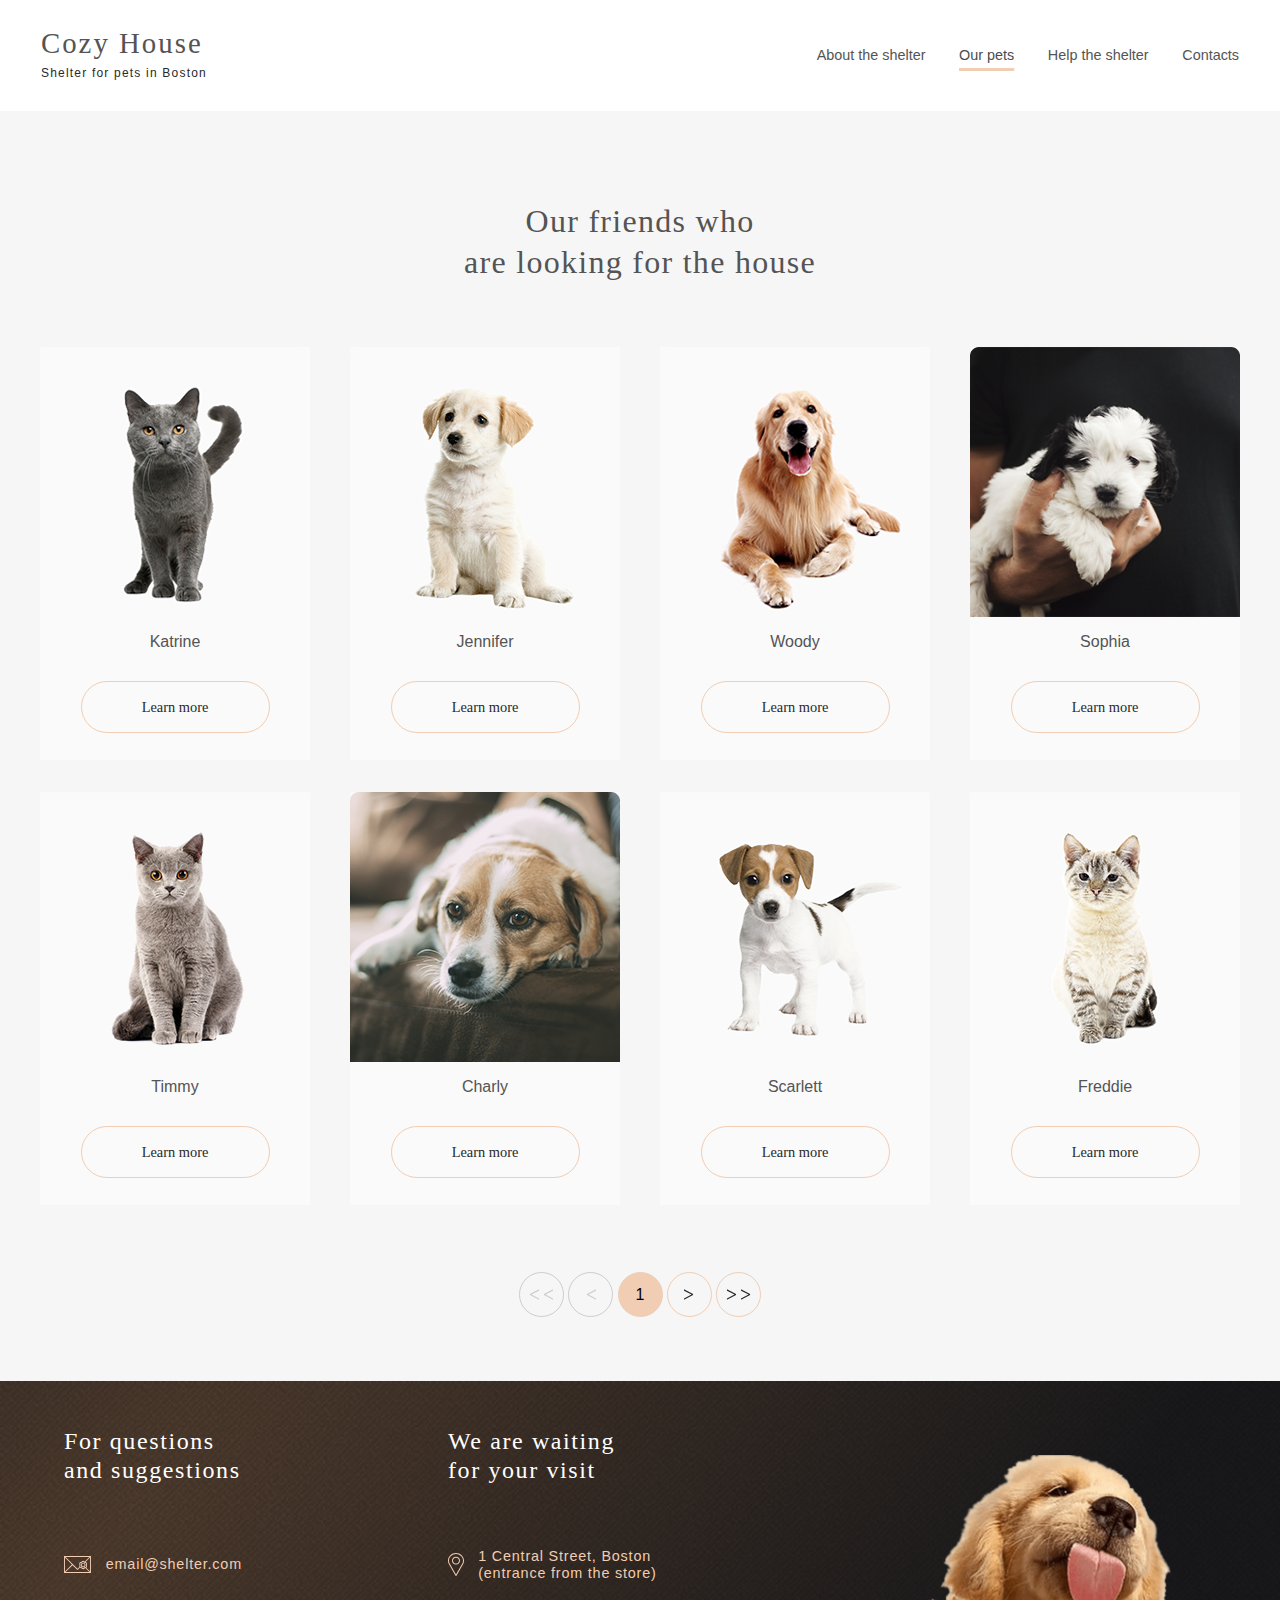
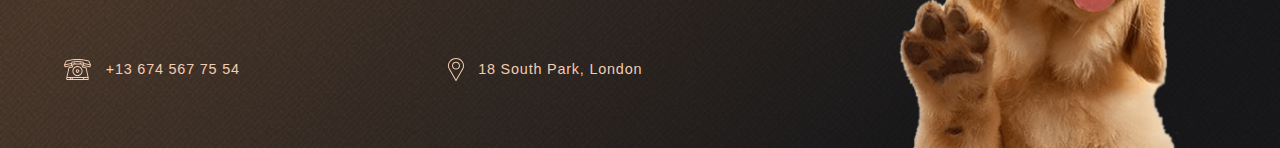
==== commit c0e04fc8: "feat: fix pixel perfect (Fri, Mar 31, 2023 18:48:00 PM)" ====
--- a/pets.html
+++ b/pets.html
@@ -6,6 +6,7 @@
     <meta http-equiv="X-UA-Compatible" content="IE=edge">
     <meta name="viewport" content="width=device-width, initial-scale=1.0">
     <link rel="stylesheet" type="text/css" href="assets/style/css/scss/main.css">
+    <link rel="icon" href="/assets/img/paw_icon.ico" type="image/x-icon">
     <title>Our pets</title>
 </head>
 
@@ -13,13 +14,14 @@
     <header>
         <nav class="nav">
             <div class="nav__logo">
-                <object type="image/svg+xml" data="assets/img/Logo_dark.svg" class="nav_img">
-                    <img src="assets/img/Logo_dark.png" alt="logo">
-                </object>
+                <a href="index.html">
+                    <h2 class="nav__logo_title_dark">Cozy House</h2>
+                    <p class="nav__logo_subtitle_dark">Shelter for pets in Boston</p>
+                </a>
             </div>
             <div class="nav__menu_container">
                 <a class="nav__menu_dark" href="index.html">About the shelter</a>
-                <a class="nav__menu_dark nav__menu_active">Our pets</a>
+                <a class="nav__menu_dark nav__menu_active_dark">Our pets</a>
                 <a class="nav__menu_dark" href="index.html#help">Help the shelter</a>
                 <a class="nav__menu_dark" href="#contacts">Contacts</a>
             </div>
--- a/assets/style/css/scss/main.css
+++ b/assets/style/css/scss/main.css
@@ -353,35 +353,98 @@
           align-items: center;
   padding: 2% 5%;
   font-weight: 400;
+  height: 60px;
+  max-width: 1280px;
   font-size: 0.9rem;
 }
 
 .nav .nav__menu {
-  color: #ffffff;
+  color: #cdcdcd;
   text-decoration: none;
+  -webkit-transition: all 0.4s ease-in-out;
+  transition: all 0.4s ease-in-out;
+}
+
+.nav .nav__menu:hover {
+  color: #fafafa;
 }
 
 .nav .nav__menu_dark {
   color: #545454;
   text-decoration: none;
+  -webkit-transition: all 0.4s ease-in-out;
+  transition: all 0.4s ease-in-out;
+}
+
+.nav .nav__menu_dark:hover {
+  color: #4c4c4c;
 }
 
 .nav .nav__menu_active {
   text-decoration: underline;
+  color: #fafafa;
   -webkit-text-decoration-color: #f1cdb3;
           text-decoration-color: #f1cdb3;
   text-underline-offset: 0.5rem;
   text-decoration-thickness: 0.2rem;
 }
 
+.nav .nav__menu_active_dark {
+  text-decoration: underline;
+  color: #4c4c4c;
+  -webkit-text-decoration-color: #f1cdb3;
+          text-decoration-color: #f1cdb3;
+  text-underline-offset: 0.5rem;
+  text-decoration-thickness: 0.2rem;
+}
+
 .nav .nav__menu_container {
   display: -webkit-box;
   display: -ms-flexbox;
   display: flex;
-  width: 40vw;
+  width: 33vw;
   -webkit-box-pack: justify;
       -ms-flex-pack: justify;
           justify-content: space-between;
+  margin-right: -2%;
+}
+
+.nav .nav__logo {
+  margin-left: -2%;
+}
+
+.nav .nav__logo_title {
+  font-family: Georgia, "Times New Roman", Times, serif;
+  font-size: 1.8rem;
+  color: #f1cdb3;
+  line-height: 0.005em;
+  letter-spacing: 0.07em;
+  font-weight: 400;
+}
+
+.nav .nav__logo_subtitle {
+  color: #fddcc4;
+  font-size: 12px;
+  letter-spacing: 0.1em;
+}
+
+.nav .nav__logo_title_dark {
+  font-family: Georgia, "Times New Roman", Times, serif;
+  font-size: 1.8rem;
+  line-height: 0.005em;
+  letter-spacing: 0.07em;
+  font-weight: 400;
+  color: #545454;
+}
+
+.nav .nav__logo_subtitle_dark {
+  color: #292929;
+  font-size: 12px;
+  letter-spacing: 0.1em;
+}
+
+a, a:visited {
+  text-decoration: none;
 }
 
 .footer {
@@ -480,6 +543,10 @@
   margin-right: 0.9rem;
 }
 
+html {
+  scroll-behavior: smooth;
+}
+
 body {
   font-family: Arial, Helvetica, sans-serif;
   color: #545454;
@@ -531,6 +598,13 @@
   height: 7vh;
 }
 
+.main__banner_button:hover {
+  background-color: #fddcc4;
+  cursor: pointer;
+  -webkit-transition: all 0.4s ease-in-out;
+  transition: all 0.4s ease-in-out;
+}
+
 .main__about {
   min-height: 70vh;
   position: relative;
@@ -607,6 +681,7 @@
 .main__friends_card {
   min-height: 30vh;
   background-color: #fafafa;
+  cursor: pointer;
   display: -webkit-box;
   display: -ms-flexbox;
   display: flex;
@@ -618,6 +693,16 @@
       -ms-flex-align: center;
           align-items: center;
   margin: 1.3% 0.3%;
+}
+
+.main__friends_card:hover {
+  background-color: #ffffff;
+}
+
+.main__friends_card:hover .main__friends_card_button {
+  background-color: #f1cdb3;
+  -webkit-transition: all 0.4s ease-in-out;
+  transition: all 0.4s ease-in-out;
 }
 
 .main__friends_card_button {
@@ -627,7 +712,7 @@
   border: 1px solid #f1cdb3;
   border-radius: 30px;
   width: 70%;
-  height: 8vh;
+  height: 52px;
   font-family: Georgia, "Times New Roman", Times, serif;
   color: #292929;
   font-size: 0.9rem;
@@ -639,6 +724,12 @@
   border-radius: 50%;
   width: 45px;
   height: 45px;
+}
+
+.main__friends_arrow:hover {
+  background-color: #f1cdb3;
+  -webkit-transition: all 0.4s ease-in-out;
+  transition: all 0.4s ease-in-out;
 }
 
 .main__friends_form {
@@ -658,6 +749,13 @@
   text-decoration: none;
 }
 
+.main__friends_button:hover {
+  background-color: #fddcc4;
+  cursor: pointer;
+  -webkit-transition: all 0.4s ease-in-out;
+  transition: all 0.4s ease-in-out;
+}
+
 .main__help {
   display: -webkit-box;
   display: -ms-flexbox;
@@ -767,6 +865,10 @@
   margin-right: 1em;
 }
 
+html {
+  scroll-behavior: smooth;
+}
+
 .main__section_pets {
   min-height: 180%;
   background-color: #f6f6f6;
@@ -788,7 +890,8 @@
 .main__pets_title {
   text-align: center;
   line-height: 1.3em;
-  margin-top: 2.5em;
+  letter-spacing: 0.04em;
+  margin-top: 2.8em;
 }
 
 .main__friends_container_pets {
@@ -799,6 +902,8 @@
   -ms-flex-line-pack: justify;
       align-content: space-between;
   height: 150%;
+  margin-top: 2%;
+  max-width: 1240px;
 }
 
 .main__buttons_container {
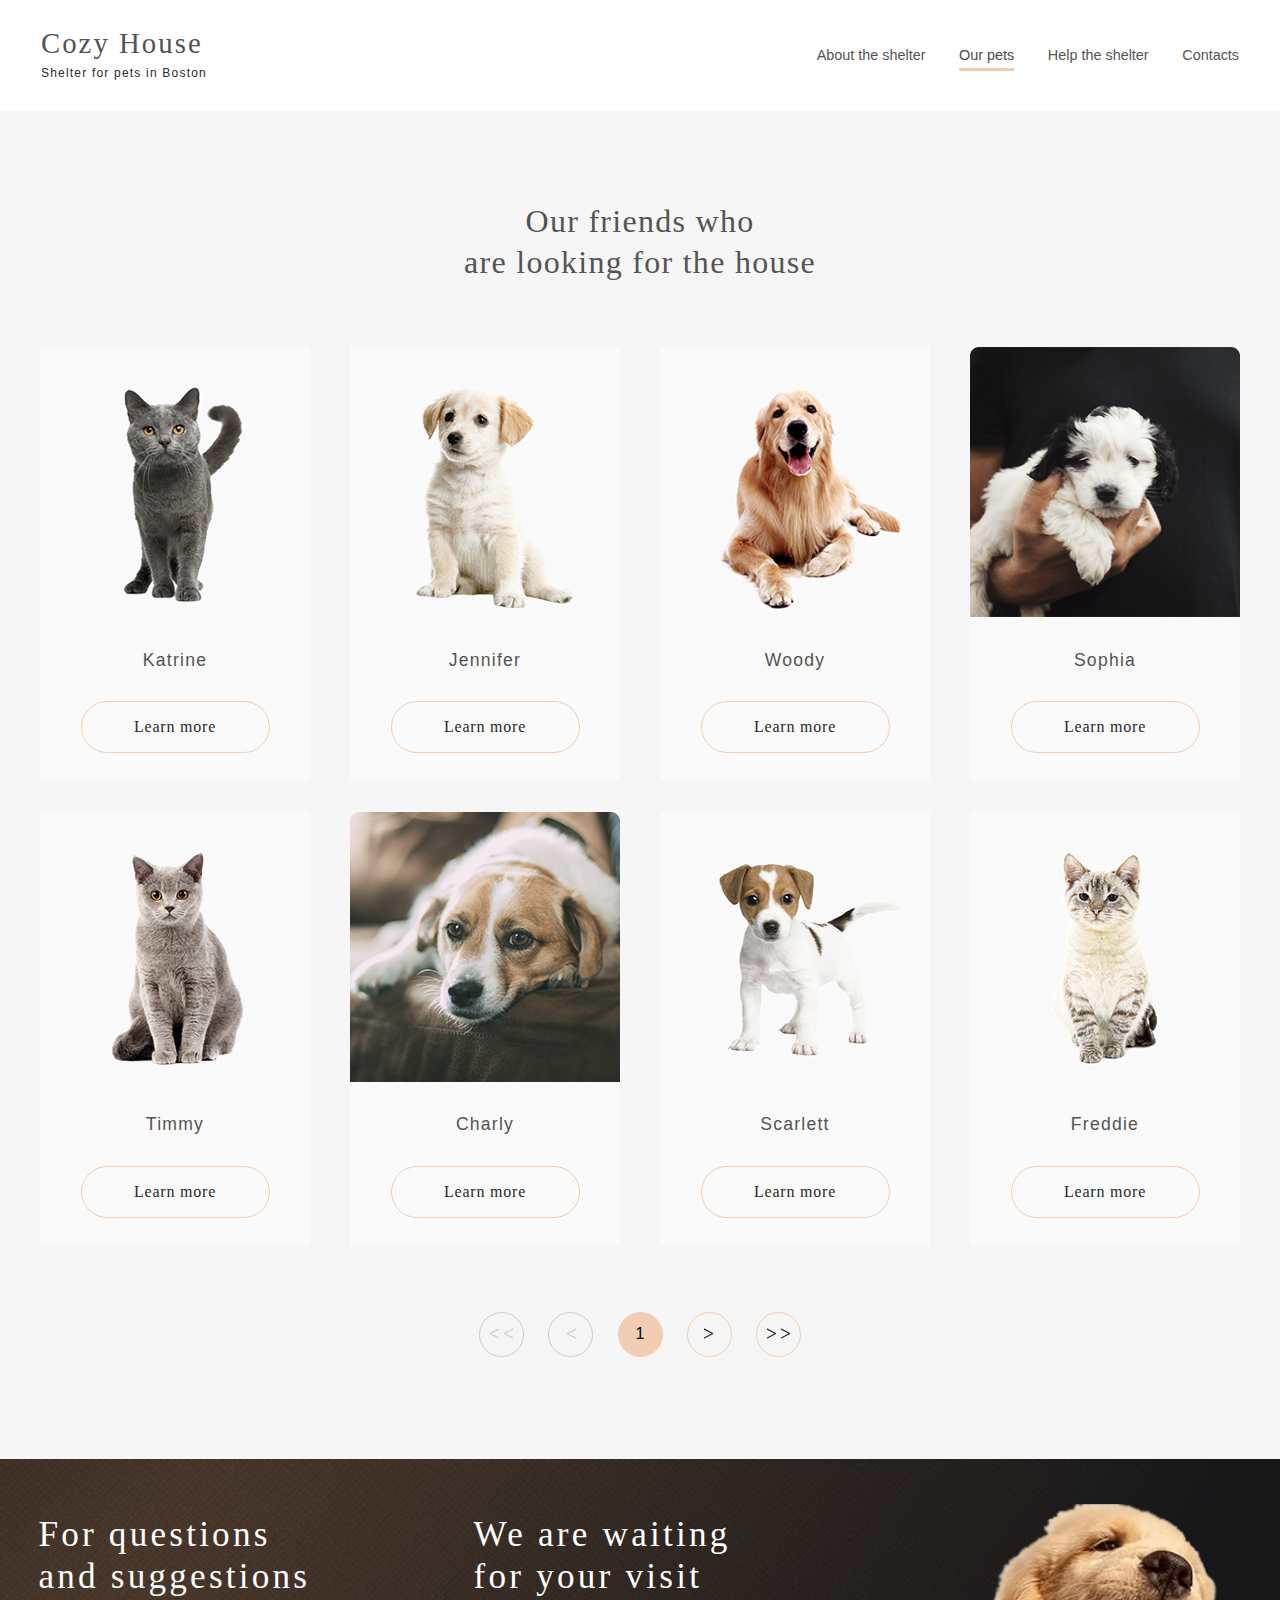
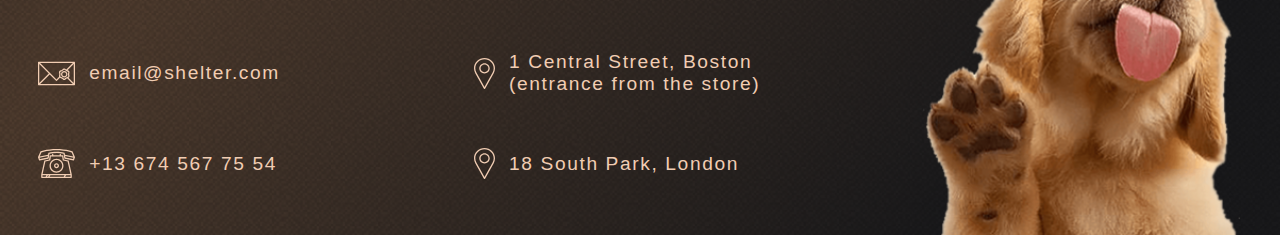
==== commit 0d44ebce: "feat: fix pixel perfect page pet (Sat, Apr 1, 2023 12:04:00 PM)" ====
--- a/pets.html
+++ b/pets.html
@@ -11,7 +11,7 @@
 </head>
 
 <body>
-    <header>
+    <header class="header">
         <nav class="nav">
             <div class="nav__logo">
                 <a href="index.html">
@@ -85,6 +85,7 @@
         </section>
     </main>
     <footer class="footer" id="contacts">
+        <div class="footer__container_wrap">
         <div class="footer__container">
             <h2 class="footer__title footer__title_questions">For questions <br>and suggestions</h2>
             <h2 class="footer__title footer__title_wait">We are waiting <br>for your visit</h2>
@@ -98,6 +99,7 @@
                     class="footer__icon_marker" alt="icon">18 South Park, London </div>
             <img src="assets/img/footer-puppy.png" class="footer__img" alt="puppy">
             </div>
+        </div>
     </footer>
 
 </body>
--- a/assets/style/css/scss/main.css
+++ b/assets/style/css/scss/main.css
@@ -339,6 +339,12 @@
    */
 [hidden] {
   display: none;
+}
+
+.header {
+  max-width: 1280px;
+  margin-left: auto;
+  margin-right: auto;
 }
 
 .nav {
@@ -456,10 +462,17 @@
 }
 
 .footer .footer__img {
-  height: 80%;
+  height: 88%;
   position: absolute;
-  left: 70%;
+  left: 72%;
   bottom: 0;
+}
+
+.footer__container_wrap {
+  max-width: 1280px;
+  margin-left: auto;
+  margin-right: auto;
+  min-height: 350px;
 }
 
 .footer__container {
@@ -470,9 +483,9 @@
       grid-template-columns: 1fr 1fr;
   -ms-grid-rows: (1fr)[3];
       grid-template-rows: repeat(3, 1fr);
-  width: 60vw;
-  height: 35vh;
-  margin-left: 5%;
+  width: 68vw;
+  height: 36vh;
+  margin-left: 3%;
   padding-top: 2%;
   padding-bottom: 2%;
 }
@@ -516,21 +529,22 @@
 .footer__title {
   color: #ffffff;
   font-family: Georgia, "Times New Roman", Times, serif;
+  font-size: 2.2rem;
   font-weight: 400;
+  letter-spacing: 0.2rem;
+  line-height: 1.2em;
+}
+
+.footer__contact {
+  display: -webkit-box;
+  display: -ms-flexbox;
+  display: flex;
+  -webkit-box-align: center;
+      -ms-flex-align: center;
+          align-items: center;
+  color: #f1cdb3;
+  font-size: 1.2rem;
   letter-spacing: 0.1rem;
-  line-height: 1.2em;
-}
-
-.footer__contact {
-  display: -webkit-box;
-  display: -ms-flexbox;
-  display: flex;
-  -webkit-box-align: center;
-      -ms-flex-align: center;
-          align-items: center;
-  color: #f1cdb3;
-  font-size: 0.9rem;
-  letter-spacing: 0.05rem;
 }
 
 .footer__icon {
@@ -906,8 +920,19 @@
   max-width: 1240px;
 }
 
+.main__friends_name {
+  margin-top: 12%;
+  font-size: 1.1em;
+  letter-spacing: 0.07em;
+}
+
 .main__buttons_container {
-  margin: 4% auto 5%;
+  margin: 4% auto 8%;
+}
+
+.main__friends_card_button {
+  font-size: 1rem;
+  letter-spacing: 0.05em;
 }
 
 .main__buttons_number {
@@ -917,4 +942,9 @@
 .main__buttons_arrow {
   border: 1px solid #cdcdcd;
 }
+
+.main__friends_arrow {
+  margin-left: 10px;
+  margin-right: 10px;
+}
 /*# sourceMappingURL=main.css.map */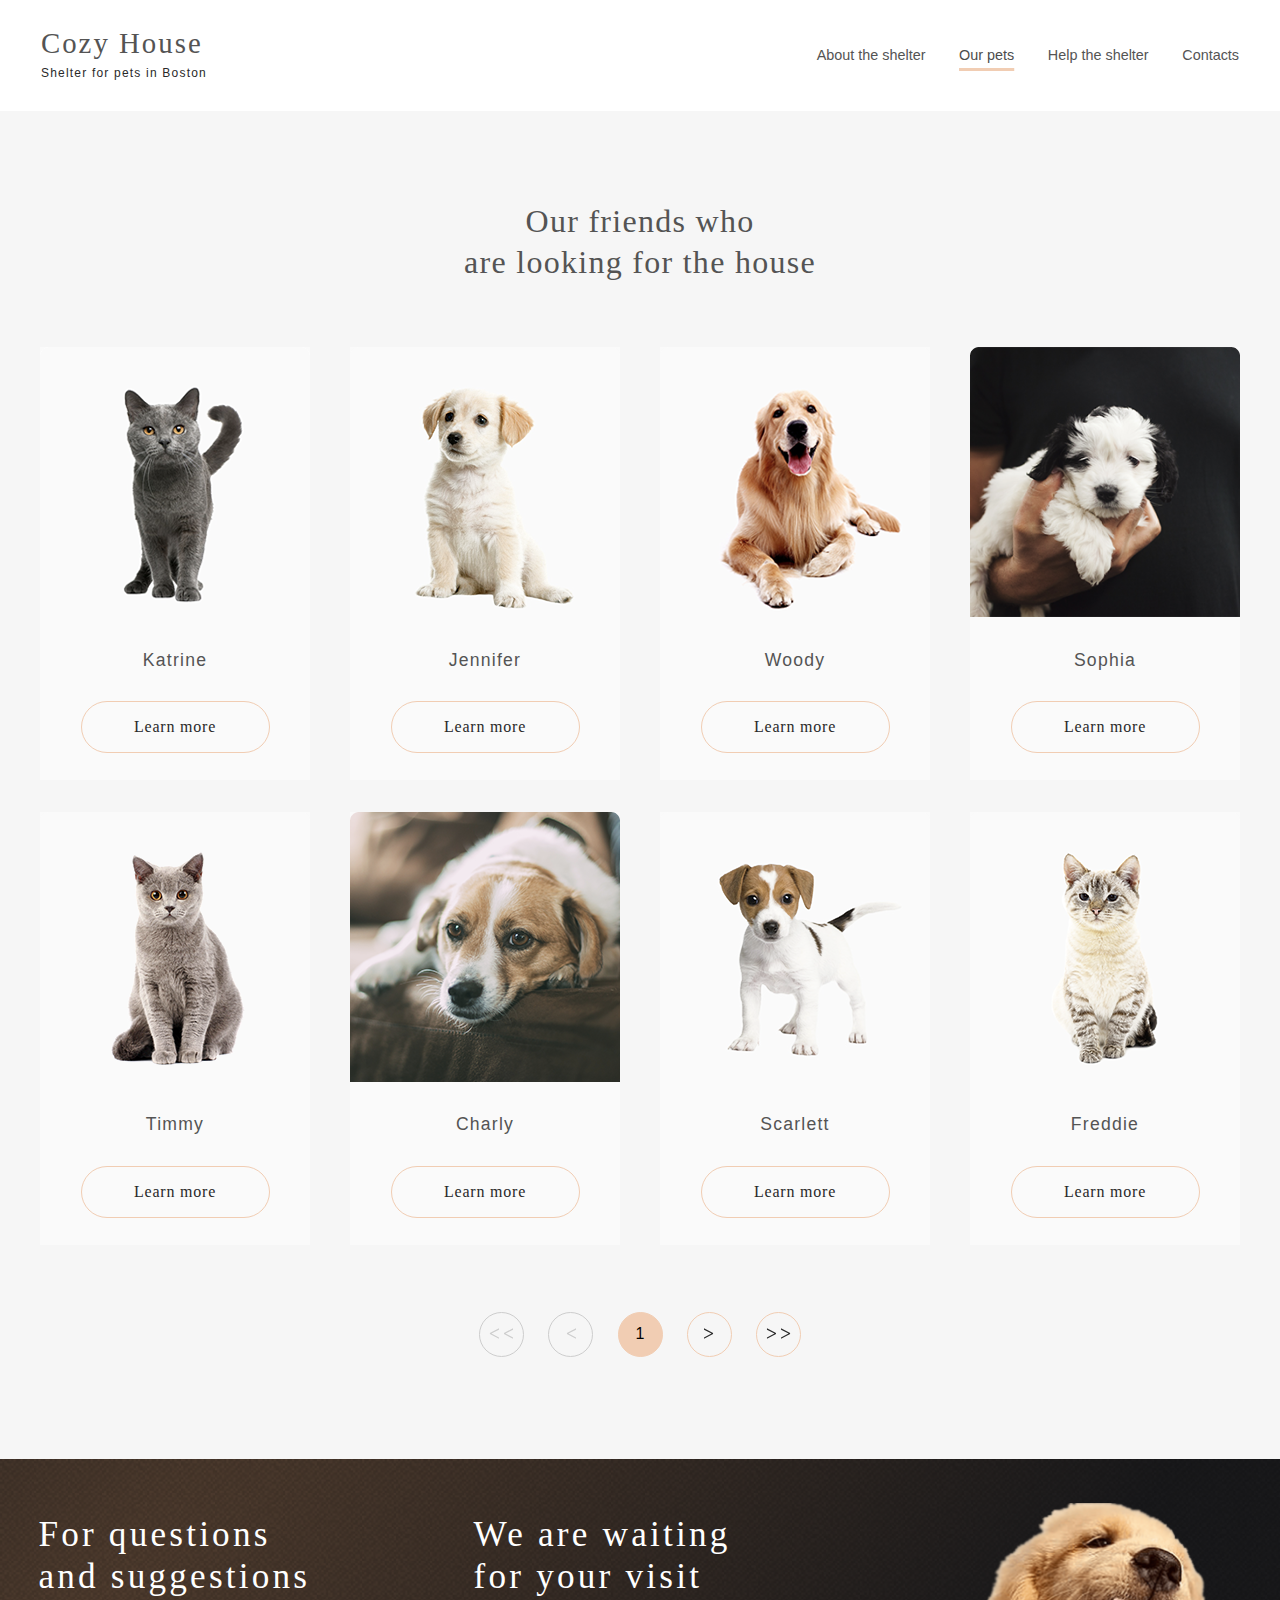
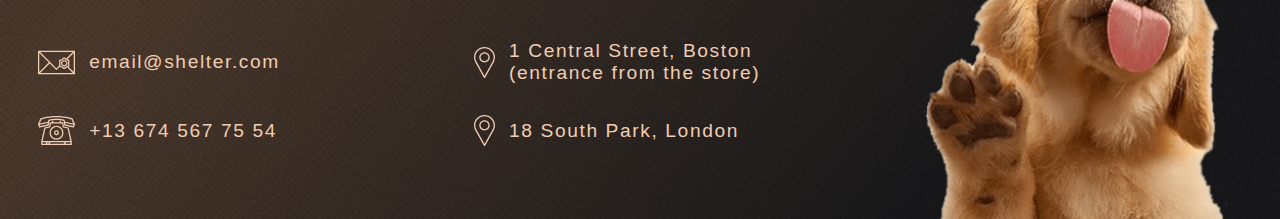
==== commit e7152962: "feat: add adaptive page pet (Sun, Apr 1, 2023, 15:08:00 PM)" ====
--- a/pets.html
+++ b/pets.html
@@ -47,27 +47,27 @@
                     <p class="main__friends_name">Woody</p>
                     <button class="main__friends_card_button">Learn more</button>
                 </div>
-                <div class="main__friends_card">
+                <div class="main__friends_card main__friends_card_hide-mobile">
                     <img src="assets/img/pets-sophia.png" class="main__friends_img" alt="pet">
                     <p class="main__friends_name">Sophia</p>
                     <button class="main__friends_card_button">Learn more</button>
                 </div>
-                <div class="main__friends_card">
+                <div class="main__friends_card main__friends_card_hide-mobile">
                     <img src="assets/img/pets-timmy.png" class="main__friends_img" alt="pet">
                     <p class="main__friends_name">Timmy</p>
                     <button class="main__friends_card_button">Learn more</button>
                 </div>
-                <div class="main__friends_card">
+                <div class="main__friends_card main__friends_card_hide-mobile">
                     <img src="assets/img/pets-charly.png" class="main__friends_img" alt="pet">
                     <p class="main__friends_name">Charly</p>
                     <button class="main__friends_card_button">Learn more</button>
                 </div>
-                <div class="main__friends_card">
+                <div class="main__friends_card main__friends_card_hide">
                     <img src="assets/img/pets-scarlet.png" class="main__friends_img" alt="pet">
                     <p class="main__friends_name">Scarlett</p>
                     <button class="main__friends_card_button">Learn more</button>
                 </div>
-                <div class="main__friends_card">
+                <div class="main__friends_card main__friends_card_hide">
                     <img src="assets/img/pets-freddy.png" class="main__friends_img" alt="pet">
                     <p class="main__friends_name">Freddie</p>
                     <button class="main__friends_card_button">Learn more</button>
--- a/assets/style/css/scss/main.css
+++ b/assets/style/css/scss/main.css
@@ -364,6 +364,18 @@
   font-size: 0.9rem;
 }
 
+@media (max-width: 768px) {
+  .nav {
+    padding: 4% 5%;
+  }
+}
+
+@media (max-width: 414px) {
+  .nav {
+    padding: 10% 10%;
+  }
+}
+
 .nav .nav__menu {
   color: #cdcdcd;
   text-decoration: none;
@@ -415,6 +427,24 @@
   margin-right: -2%;
 }
 
+@media (max-width: 1197px) {
+  .nav .nav__menu_container {
+    width: 43vw;
+  }
+}
+
+@media (max-width: 768px) {
+  .nav .nav__menu_container {
+    width: 58vw;
+  }
+}
+
+@media (max-width: 414px) {
+  .nav .nav__menu_container {
+    display: none;
+  }
+}
+
 .nav .nav__logo {
   margin-left: -2%;
 }
@@ -428,6 +458,12 @@
   font-weight: 400;
 }
 
+@media (max-width: 768px) {
+  .nav .nav__logo_title {
+    font-size: 2.2rem;
+  }
+}
+
 .nav .nav__logo_subtitle {
   color: #fddcc4;
   font-size: 12px;
@@ -443,13 +479,25 @@
   color: #545454;
 }
 
+@media (max-width: 768px) {
+  .nav .nav__logo_title_dark {
+    font-size: 2.1rem;
+  }
+}
+
+@media (max-width: 768px) {
+  .nav .nav__logo_title_dark {
+    font-size: 2.2rem;
+  }
+}
+
 .nav .nav__logo_subtitle_dark {
   color: #292929;
   font-size: 12px;
   letter-spacing: 0.1em;
 }
 
-a, a:visited {
+.nav a, .nav a:visited {
   text-decoration: none;
 }
 
@@ -461,11 +509,44 @@
   position: relative;
 }
 
+@media (max-width: 768px) {
+  .footer {
+    min-height: 63vh;
+  }
+}
+
+@media (max-width: 414px) {
+  .footer {
+    min-height: 162vh;
+  }
+}
+
 .footer .footer__img {
   height: 88%;
   position: absolute;
   left: 72%;
   bottom: 0;
+}
+
+@media (max-width: 1197px) {
+  .footer .footer__img {
+    height: 70%;
+    left: 69%;
+  }
+}
+
+@media (max-width: 768px) {
+  .footer .footer__img {
+    height: 48%;
+    left: 31%;
+  }
+}
+
+@media (max-width: 414px) {
+  .footer .footer__img {
+    height: 32%;
+    left: 10%;
+  }
 }
 
 .footer__container_wrap {
@@ -484,10 +565,23 @@
   -ms-grid-rows: (1fr)[3];
       grid-template-rows: repeat(3, 1fr);
   width: 68vw;
-  height: 36vh;
+  height: 280px;
   margin-left: 3%;
   padding-top: 2%;
   padding-bottom: 2%;
+}
+
+@media (max-width: 768px) {
+  .footer__container {
+    width: 89vw;
+    margin-left: 8%;
+  }
+}
+
+@media (max-width: 414px) {
+  .footer__container {
+        grid-template-areas: "footer__title_questions " "footer__contact_email"  "footer__contact_address" "footer__title_wait" "footer__contact_phone" "footer__contact_city";
+  }
 }
 
 .footer__title_questions {
@@ -709,6 +803,18 @@
   margin: 1.3% 0.3%;
 }
 
+@media (max-width: 768px) {
+  .main__friends_card {
+    margin: 2% 0.3%;
+  }
+}
+
+@media (max-width: 414px) {
+  .main__friends_card {
+    margin: 11% 0.3%;
+  }
+}
+
 .main__friends_card:hover {
   background-color: #ffffff;
 }
@@ -717,6 +823,12 @@
   background-color: #f1cdb3;
   -webkit-transition: all 0.4s ease-in-out;
   transition: all 0.4s ease-in-out;
+}
+
+@media (max-width: 414px) {
+  .main__friends_name {
+    margin-top: 26%;
+  }
 }
 
 .main__friends_card_button {
@@ -908,6 +1020,19 @@
   margin-top: 2.8em;
 }
 
+@media (max-width: 768px) {
+  .main__pets_title {
+    margin-top: 2.4em;
+  }
+}
+
+@media (max-width: 414px) {
+  .main__pets_title {
+    margin-top: 1.8em;
+    font-size: 1.8em;
+  }
+}
+
 .main__friends_container_pets {
   -ms-flex-wrap: wrap;
       flex-wrap: wrap;
@@ -920,14 +1045,62 @@
   max-width: 1240px;
 }
 
+@media (max-width: 1197px) {
+  .main__friends_container_pets {
+    max-width: 900px;
+  }
+}
+
+@media (max-width: 768px) {
+  .main__friends_container_pets {
+    max-width: 640px;
+  }
+}
+
+@media (max-width: 414px) {
+  .main__friends_container_pets {
+    min-height: 1600px;
+  }
+}
+
 .main__friends_name {
   margin-top: 12%;
   font-size: 1.1em;
   letter-spacing: 0.07em;
 }
 
+@media (max-width: 414px) {
+  .main__friends_name {
+    margin-top: 26%;
+  }
+}
+
+@media (max-width: 768px) {
+  .main__friends_card_hide {
+    display: none;
+  }
+}
+
+@media (max-width: 414px) {
+  .main__friends_card_hide {
+    display: none;
+  }
+}
+
+@media (max-width: 414px) {
+  .main__friends_card_hide-mobile {
+    display: none;
+  }
+}
+
 .main__buttons_container {
   margin: 4% auto 8%;
+}
+
+@media (max-width: 768px) {
+  .main__buttons_container {
+    margin: 4% auto 11%;
+  }
 }
 
 .main__friends_card_button {
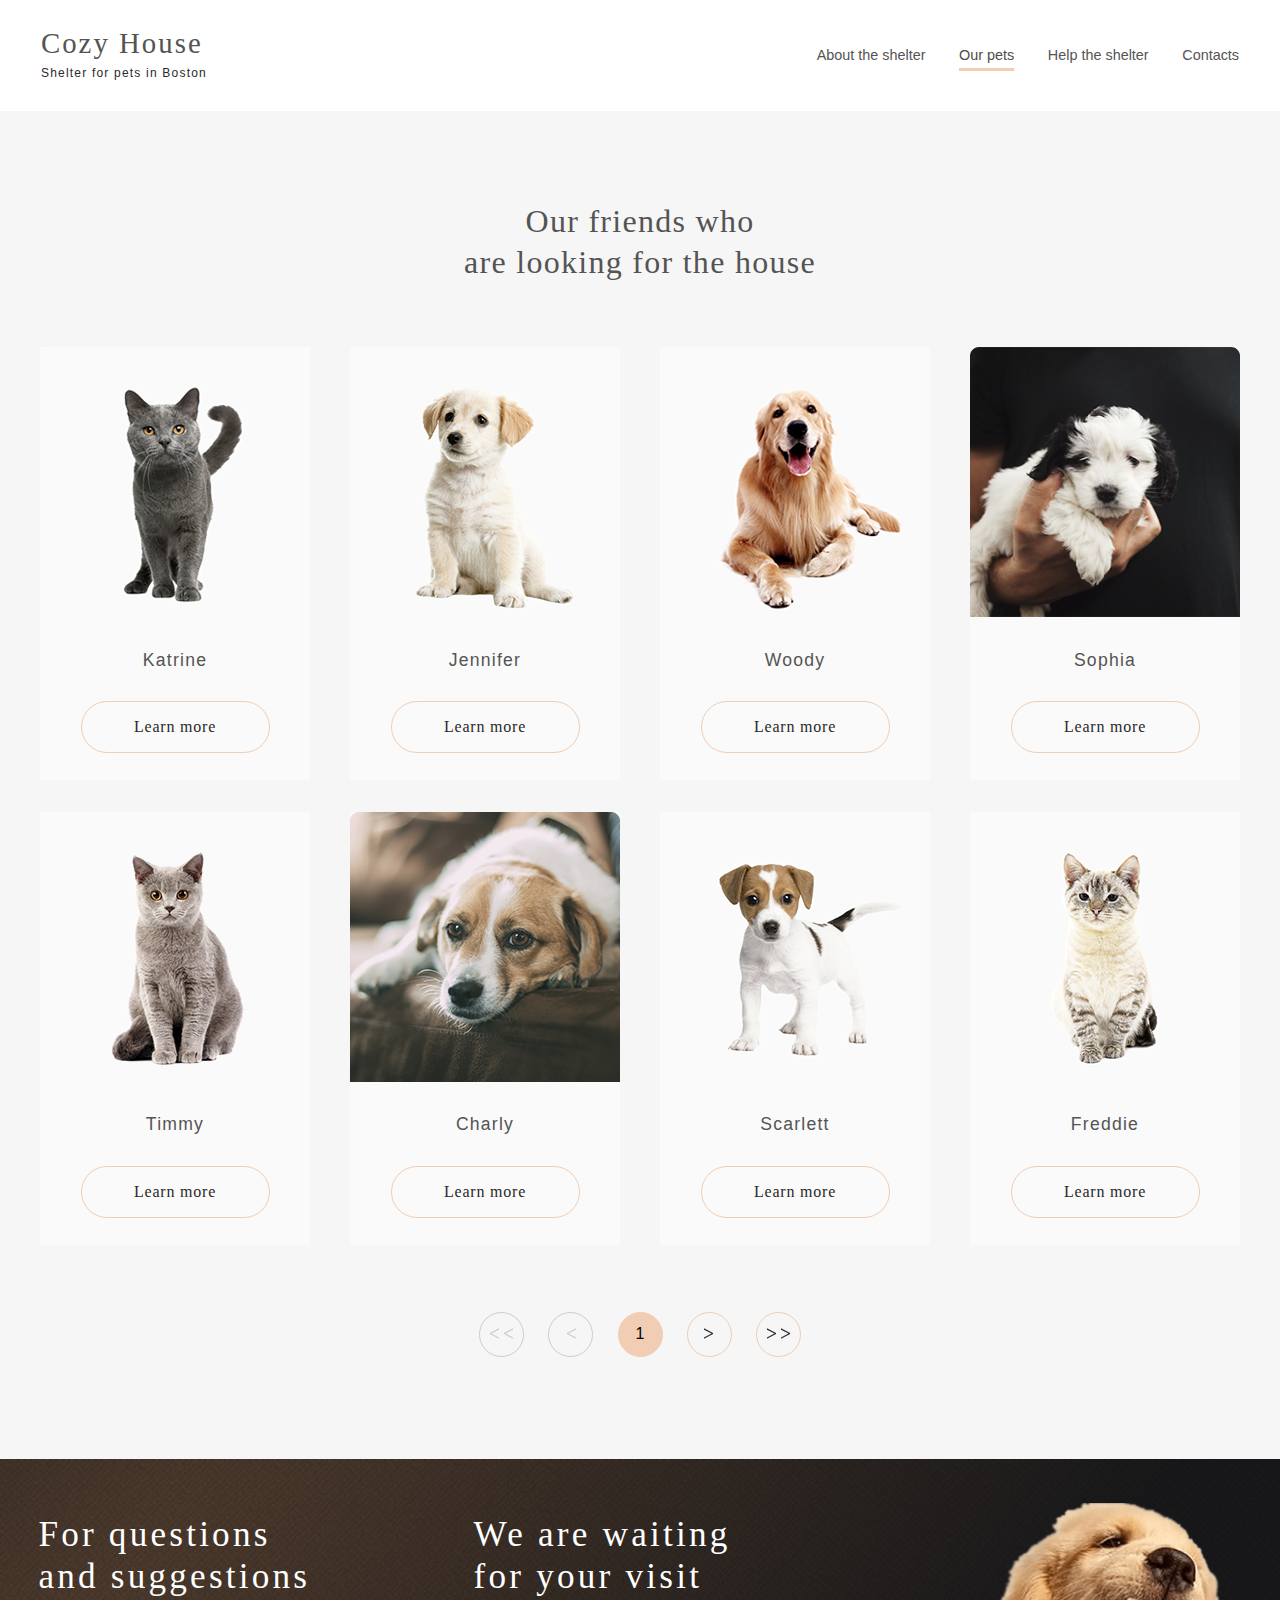
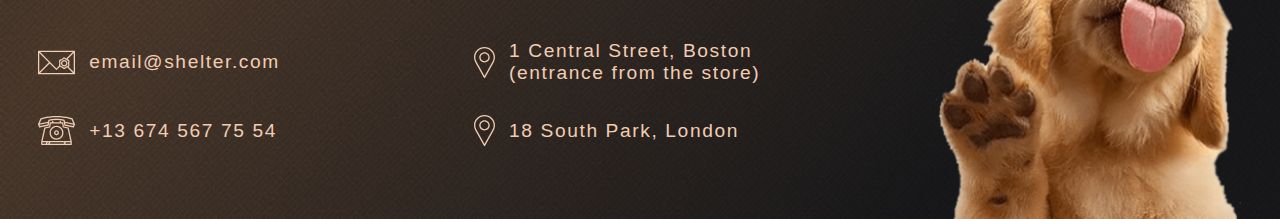
==== commit 22b4e980: "feat: fix adaptive page pets (Sat, Apr 1, 2023 21:11:00 PM)" ====
--- a/pets.html
+++ b/pets.html
@@ -19,6 +19,9 @@
                     <p class="nav__logo_subtitle_dark">Shelter for pets in Boston</p>
                 </a>
             </div>
+            <span class="hamburger">
+                <span class="hamburger__line"></span>
+            </span>
             <div class="nav__menu_container">
                 <a class="nav__menu_dark" href="index.html">About the shelter</a>
                 <a class="nav__menu_dark nav__menu_active_dark">Our pets</a>
--- a/assets/style/css/scss/main.css
+++ b/assets/style/css/scss/main.css
@@ -372,7 +372,7 @@
 
 @media (max-width: 414px) {
   .nav {
-    padding: 10% 10%;
+    padding: 10% 7%;
   }
 }
 
@@ -497,8 +497,58 @@
   letter-spacing: 0.1em;
 }
 
-.nav a, .nav a:visited {
+.nav a,
+.nav a:visited {
   text-decoration: none;
+}
+
+.hamburger {
+  display: none;
+}
+
+@media (max-width: 414px) {
+  .hamburger {
+    display: inline-block;
+    position: relative;
+    width: 31px;
+    height: 24px;
+  }
+  .hamburger::before {
+    content: '';
+    display: inline-block;
+    position: absolute;
+    background-color: #292929;
+    border-radius: 5px;
+    height: 3px;
+    width: 100%;
+    top: 0;
+    left: 0;
+  }
+  .hamburger::after {
+    content: '';
+    display: inline-block;
+    position: absolute;
+    background-color: #292929;
+    border-radius: 5px;
+    height: 3px;
+    width: 100%;
+    bottom: 0;
+    left: 0;
+  }
+}
+
+.hamburger__line {
+  display: none;
+}
+
+@media (max-width: 414px) {
+  .hamburger__line {
+    display: inline-block;
+    background-color: #292929;
+    border-radius: 5px;
+    height: 3px;
+    width: 100%;
+  }
 }
 
 .footer {
@@ -517,14 +567,20 @@
 
 @media (max-width: 414px) {
   .footer {
-    min-height: 162vh;
+    min-height: 145vh;
+  }
+}
+
+@media (max-width: 320px) {
+  .footer {
+    min-height: 809px;
   }
 }
 
 .footer .footer__img {
   height: 88%;
   position: absolute;
-  left: 72%;
+  right: 3%;
   bottom: 0;
 }
 
@@ -580,7 +636,19 @@
 
 @media (max-width: 414px) {
   .footer__container {
-        grid-template-areas: "footer__title_questions " "footer__contact_email"  "footer__contact_address" "footer__title_wait" "footer__contact_phone" "footer__contact_city";
+    -ms-grid-columns: 1fr;
+        grid-template-columns: 1fr;
+    -ms-grid-rows: (1fr)[6];
+        grid-template-rows: repeat(6, 1fr);
+        grid-template-areas: "footer__title_questions " "footer__contact_email" "footer__contact_phone" "footer__title_wait" "footer__contact_address" "footer__contact_city";
+    text-align: center;
+    min-height: 630px;
+  }
+}
+
+@media (max-width: 414px) and (max-width: 320px) {
+  .footer__container {
+    min-height: 520px;
   }
 }
 
@@ -627,6 +695,18 @@
   font-weight: 400;
   letter-spacing: 0.2rem;
   line-height: 1.2em;
+}
+
+@media (max-width: 414px) {
+  .footer__title {
+    font-size: 2.2rem;
+  }
+}
+
+@media (max-width: 320px) {
+  .footer__title {
+    font-size: 1.6rem;
+  }
 }
 
 .footer__contact {
@@ -639,6 +719,18 @@
   color: #f1cdb3;
   font-size: 1.2rem;
   letter-spacing: 0.1rem;
+}
+
+@media (max-width: 414px) {
+  .footer__contact {
+    font-size: 1.4rem;
+  }
+}
+
+@media (max-width: 320px) {
+  .footer__contact {
+    font-size: 1.1rem;
+  }
 }
 
 .footer__icon {
@@ -815,6 +907,12 @@
   }
 }
 
+@media (max-width: 320px) {
+  .main__friends_card {
+    margin: 7% 0.3%;
+  }
+}
+
 .main__friends_card:hover {
   background-color: #ffffff;
 }
@@ -850,6 +948,13 @@
   border-radius: 50%;
   width: 45px;
   height: 45px;
+}
+
+@media (max-width: 320px) {
+  .main__friends_arrow {
+    width: 50px;
+    height: 50px;
+  }
 }
 
 .main__friends_arrow:hover {
@@ -1033,6 +1138,13 @@
   }
 }
 
+@media (max-width: 320px) {
+  .main__pets_title {
+    margin-top: 35px;
+    font-size: 1.4em;
+  }
+}
+
 .main__friends_container_pets {
   -ms-flex-wrap: wrap;
       flex-wrap: wrap;
@@ -1057,9 +1169,9 @@
   }
 }
 
-@media (max-width: 414px) {
+@media (max-width: 320px) {
   .main__friends_container_pets {
-    min-height: 1600px;
+    min-height: 1380px;
   }
 }
 
@@ -1075,6 +1187,12 @@
   }
 }
 
+@media (max-width: 414px) {
+  .main__friends_name {
+    margin-top: 10%;
+  }
+}
+
 @media (max-width: 768px) {
   .main__friends_card_hide {
     display: none;
@@ -1103,6 +1221,14 @@
   }
 }
 
+@media (max-width: 320px) {
+  .main__buttons_container {
+    min-width: 320px;
+    text-align: center;
+    margin: 7% auto 11%;
+  }
+}
+
 .main__friends_card_button {
   font-size: 1rem;
   letter-spacing: 0.05em;
@@ -1120,4 +1246,11 @@
   margin-left: 10px;
   margin-right: 10px;
 }
+
+@media (max-width: 320px) {
+  .main__friends_arrow {
+    margin-left: 3px;
+    margin-right: 3px;
+  }
+}
 /*# sourceMappingURL=main.css.map */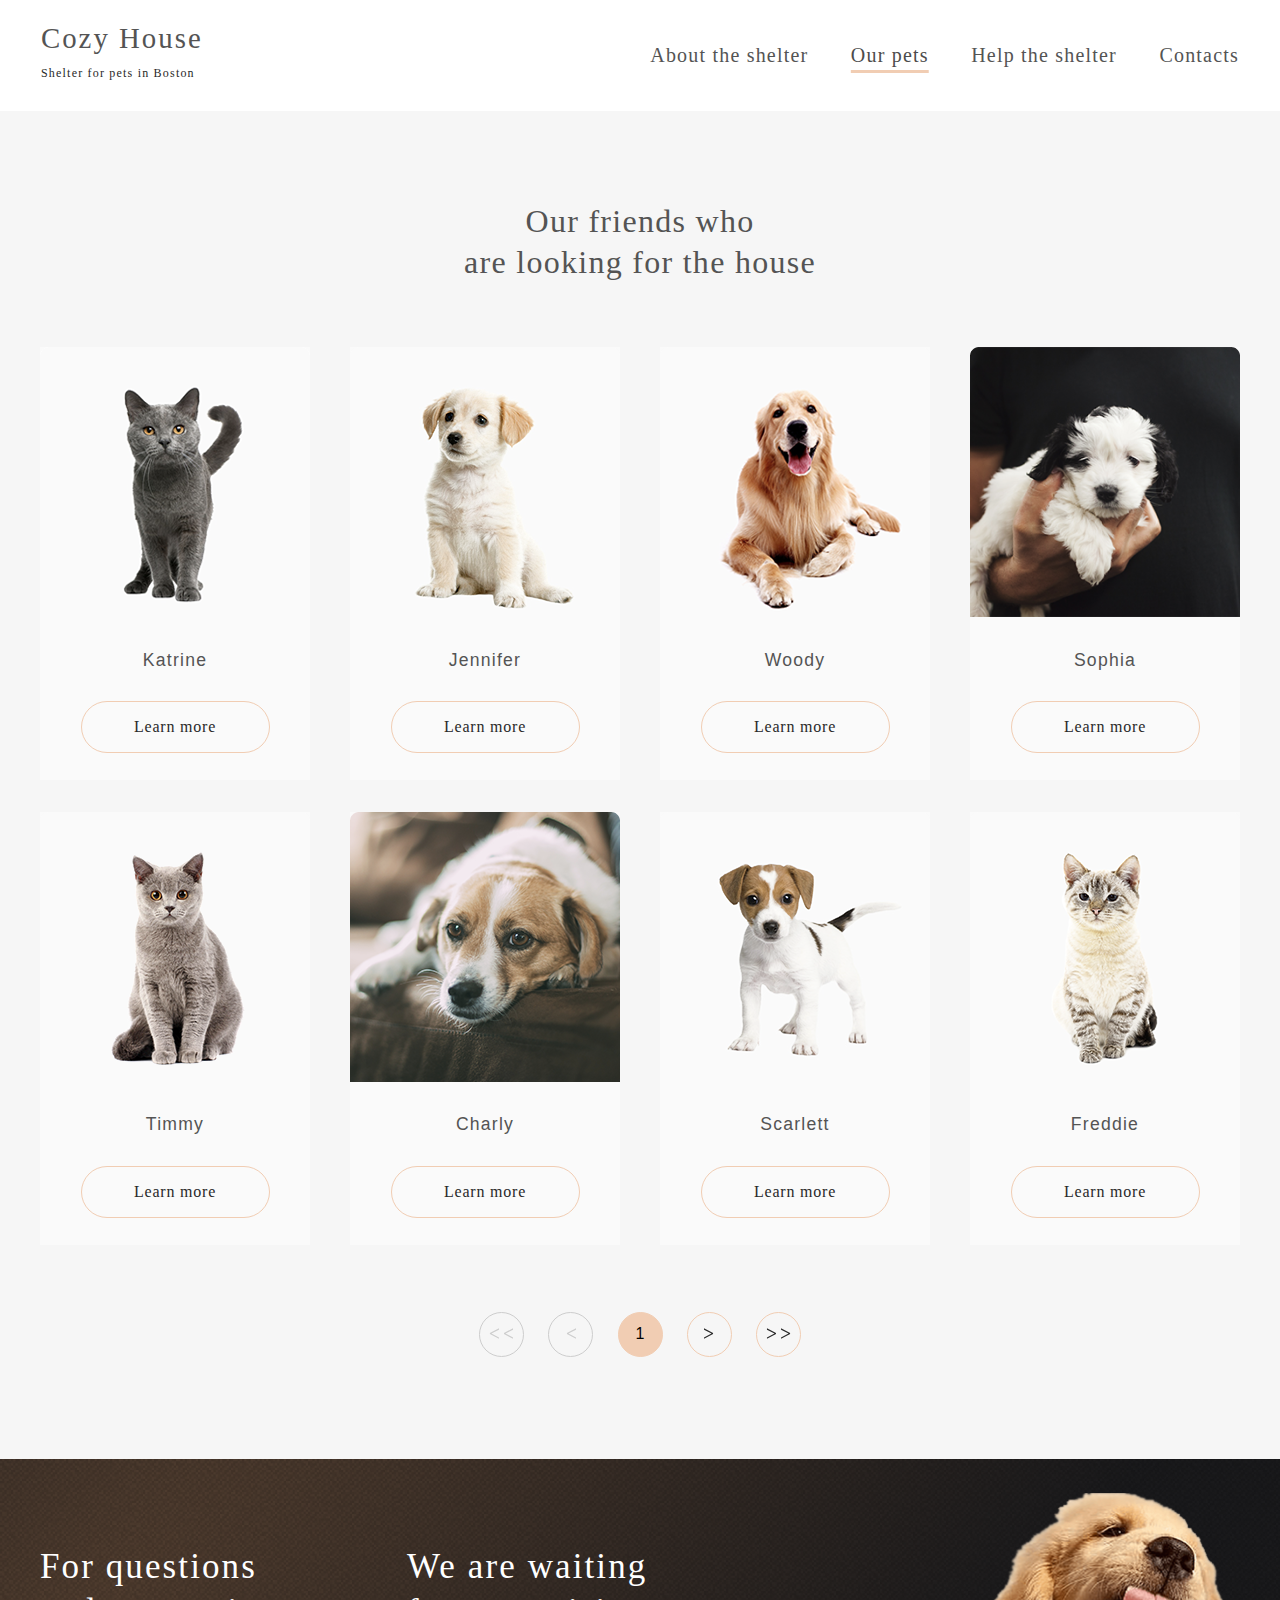
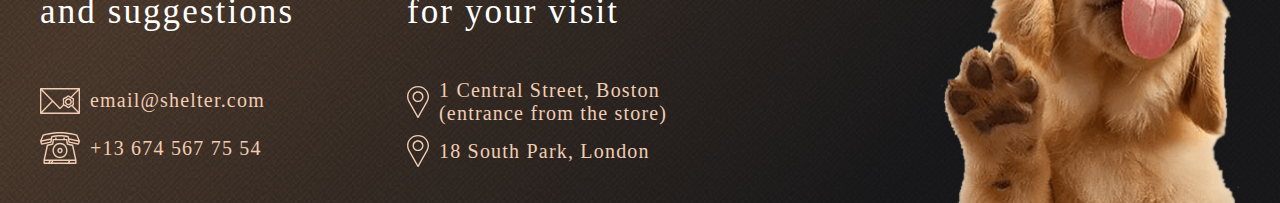
==== commit 2bcf8a64: "feat: add adaptive mobile page pet (Sun, Apr 2, 2023 12:02:00 PM)" ====
--- a/pets.html
+++ b/pets.html
@@ -89,18 +89,31 @@
     </main>
     <footer class="footer" id="contacts">
         <div class="footer__container_wrap">
-        <div class="footer__container">
-            <h2 class="footer__title footer__title_questions">For questions <br>and suggestions</h2>
-            <h2 class="footer__title footer__title_wait">We are waiting <br>for your visit</h2>
-            <div class="footer__contact footer__contact_email"><img src="assets/img/icon-email.svg" class="footer__icon"
-                    alt="icon">email@shelter.com</div>
-            <div class="footer__contact footer__contact_address"><img src="assets/img/icon-marker.svg"
-                    class="footer__icon_marker" alt="icon">1 Central Street, Boston <br>(entrance from the store)</div>
-            <div class="footer__contact footer__contact_phone"><img src="assets/img/icon-phone.svg" class="footer__icon"
-                    alt="icon">+13 674 567 75 54</div>
-            <div class="footer__contact footer__contact_city"><img src="assets/img/icon-marker.svg"
-                    class="footer__icon_marker" alt="icon">18 South Park, London </div>
-            <img src="assets/img/footer-puppy.png" class="footer__img" alt="puppy">
+            <div class="footer__container">
+                <div class="footer__contacts">
+                    <h3 class="footer__title ">For questions <br>and suggestions</h3>
+                    <div class="footer__contact"><img src="assets/img/icon-email.svg"
+                            class="footer__icon" alt="icon">
+                            <p class="textmail">
+                                <a href="mailto:email@shelter.com" target="blank">
+                            email@shelter.com
+                        </a>
+                        </p>
+                        </div>
+                    <div class="footer__contact"><img src="assets/img/icon-phone.svg"
+                            class="footer__icon" alt="icon">+13 674 567 75 54</div>
+                </div>
+                <div class="footer__contacts">
+                    <h3 class="footer__title">We are waiting <br>for your visit</h3>
+                    <div class="footer__contact footer__contact_location"><img src="assets/img/icon-marker.svg"
+                            class="footer__icon_marker" alt="icon">1 Central Street, Boston <br>(entrance from the
+                        store)</div>
+                    <div class="footer__contact footer__contact_location"><img src="assets/img/icon-marker.svg"
+                            class="footer__icon_marker" alt="icon">18 South Park, London </div>
+                </div>
+                <div class="footer__img">
+                    <img src="assets/img/footer-puppy.png" class="footer__img" alt="puppy">
+                </div>
             </div>
         </div>
     </footer>
--- a/assets/style/css/scss/main.css
+++ b/assets/style/css/scss/main.css
@@ -361,7 +361,6 @@
   font-weight: 400;
   height: 60px;
   max-width: 1280px;
-  font-size: 0.9rem;
 }
 
 @media (max-width: 768px) {
@@ -381,10 +380,17 @@
   text-decoration: none;
   -webkit-transition: all 0.4s ease-in-out;
   transition: all 0.4s ease-in-out;
+  font-size: 20px;
 }
 
 .nav .nav__menu:hover {
   color: #fafafa;
+}
+
+@media (max-width: 768px) {
+  .nav .nav__menu {
+    font-size: 14px;
+  }
 }
 
 .nav .nav__menu_dark {
@@ -392,6 +398,13 @@
   text-decoration: none;
   -webkit-transition: all 0.4s ease-in-out;
   transition: all 0.4s ease-in-out;
+  font-size: 20px;
+}
+
+@media (max-width: 768px) {
+  .nav .nav__menu_dark {
+    font-size: 14px;
+  }
 }
 
 .nav .nav__menu_dark:hover {
@@ -420,7 +433,7 @@
   display: -webkit-box;
   display: -ms-flexbox;
   display: flex;
-  width: 33vw;
+  width: 46vw;
   -webkit-box-pack: justify;
       -ms-flex-pack: justify;
           justify-content: space-between;
@@ -555,157 +568,167 @@
   background-image: url("../../../img/footer-gradient-background.png");
   background-size: cover;
   background-repeat: no-repeat;
-  min-height: 40vh;
-  position: relative;
-}
-
-@media (max-width: 768px) {
-  .footer {
-    min-height: 63vh;
-  }
-}
-
-@media (max-width: 414px) {
-  .footer {
-    min-height: 145vh;
-  }
-}
-
-@media (max-width: 320px) {
-  .footer {
-    min-height: 809px;
-  }
-}
-
-.footer .footer__img {
-  height: 88%;
-  position: absolute;
-  right: 3%;
-  bottom: 0;
-}
-
-@media (max-width: 1197px) {
-  .footer .footer__img {
-    height: 70%;
-    left: 69%;
-  }
-}
-
-@media (max-width: 768px) {
-  .footer .footer__img {
-    height: 48%;
-    left: 31%;
-  }
-}
-
-@media (max-width: 414px) {
-  .footer .footer__img {
-    height: 32%;
-    left: 10%;
-  }
 }
 
 .footer__container_wrap {
   max-width: 1280px;
-  margin-left: auto;
-  margin-right: auto;
-  min-height: 350px;
+  margin: 0 auto;
+  padding: 0px 40px;
+}
+
+@media (max-width: 768px) {
+  .footer__container_wrap {
+    max-width: 768px;
+  }
+}
+
+@media (max-width: 414px) {
+  .footer__container_wrap {
+    max-width: 320px;
+    text-align: center;
+  }
+}
+
+@media (max-width: 320px) {
+  .footer__container_wrap {
+    min-width: 318px;
+    padding: 0px 0px;
+  }
 }
 
 .footer__container {
-  display: -ms-grid;
-  display: grid;
-      grid-template-areas: "footer__title_questions footer__title_wait" "footer__contact_email footer__contact_address" "footer__contact_phone footer__contact_city";
-  -ms-grid-columns: 1fr 1fr;
-      grid-template-columns: 1fr 1fr;
-  -ms-grid-rows: (1fr)[3];
-      grid-template-rows: repeat(3, 1fr);
-  width: 68vw;
-  height: 280px;
-  margin-left: 3%;
-  padding-top: 2%;
-  padding-bottom: 2%;
+  width: 100%;
+  display: -webkit-box;
+  display: -ms-flexbox;
+  display: flex;
+  -webkit-box-orient: horizontal;
+  -webkit-box-direction: normal;
+      -ms-flex-direction: row;
+          flex-direction: row;
+  padding-top: 34px;
+  font-family: Georgia, "Times New Roman", Times, serif;
+  font-style: normal;
+  font-weight: 400;
+  font-size: 20px;
+  line-height: 23px;
+  letter-spacing: 0.06em;
+  color: #f1cdb3;
 }
 
 @media (max-width: 768px) {
   .footer__container {
-    width: 89vw;
-    margin-left: 8%;
+    -ms-flex-wrap: wrap;
+        flex-wrap: wrap;
+    padding-top: 0px;
+    padding-left: 10px;
+    margin-top: -3%;
   }
 }
 
 @media (max-width: 414px) {
   .footer__container {
-    -ms-grid-columns: 1fr;
-        grid-template-columns: 1fr;
-    -ms-grid-rows: (1fr)[6];
-        grid-template-rows: repeat(6, 1fr);
-        grid-template-areas: "footer__title_questions " "footer__contact_email" "footer__contact_phone" "footer__title_wait" "footer__contact_address" "footer__contact_city";
-    text-align: center;
-    min-height: 630px;
-  }
-}
-
-@media (max-width: 414px) and (max-width: 320px) {
-  .footer__container {
-    min-height: 520px;
-  }
-}
-
-.footer__title_questions {
-  -ms-grid-row: 1;
-  -ms-grid-column: 1;
-  grid-area: footer__title_questions;
-}
-
-.footer__title_wait {
-  -ms-grid-row: 1;
-  -ms-grid-column: 2;
-  grid-area: footer__title_wait;
-}
-
-.footer__contact_email {
-  -ms-grid-row: 2;
-  -ms-grid-column: 1;
-  grid-area: footer__contact_email;
-}
-
-.footer__contact_address {
-  -ms-grid-row: 2;
-  -ms-grid-column: 2;
-  grid-area: footer__contact_address;
-}
-
-.footer__contact_phone {
-  -ms-grid-row: 3;
-  -ms-grid-column: 1;
-  grid-area: footer__contact_phone;
-}
-
-.footer__contact_city {
-  -ms-grid-row: 3;
-  -ms-grid-column: 2;
-  grid-area: footer__contact_city;
+    -webkit-box-orient: vertical;
+    -webkit-box-direction: normal;
+        -ms-flex-direction: column;
+            flex-direction: column;
+    padding-left: 0px;
+  }
+}
+
+.footer__contacts {
+  -webkit-box-flex: 0;
+      -ms-flex: 0 1 33.333%;
+          flex: 0 1 33.333%;
+  display: -webkit-box;
+  display: -ms-flexbox;
+  display: flex;
+  -webkit-box-orient: vertical;
+  -webkit-box-direction: normal;
+      -ms-flex-direction: column;
+          flex-direction: column;
+  -webkit-box-pack: start;
+      -ms-flex-pack: start;
+          justify-content: flex-start;
+  padding-right: 40px;
+  min-height: 90%;
+}
+
+@media (max-width: 768px) {
+  .footer__contacts {
+    -webkit-box-flex: 0;
+        -ms-flex: 0 1 50%;
+            flex: 0 1 50%;
+    padding-right: 0px;
+  }
+}
+
+@media (max-width: 320px) {
+  .footer__contacts {
+    margin: 13px auto;
+  }
+}
+
+.footer__location {
+  -webkit-box-flex: 0;
+      -ms-flex: 0 1 33.333%;
+          flex: 0 1 33.333%;
+  display: -webkit-box;
+  display: -ms-flexbox;
+  display: flex;
+  -webkit-box-orient: vertical;
+  -webkit-box-direction: normal;
+      -ms-flex-direction: column;
+          flex-direction: column;
+  -webkit-box-pack: start;
+      -ms-flex-pack: start;
+          justify-content: flex-start;
+  margin-left: 56px;
+  padding-right: 10px;
+}
+
+.footer__contact_location {
+  padding-top: 10px;
+}
+
+.footer__img {
+  -webkit-box-flex: 0;
+      -ms-flex: 0 1 33.333%;
+          flex: 0 1 33.333%;
+  display: -webkit-box;
+  display: -ms-flexbox;
+  display: flex;
+  -webkit-box-pack: end;
+      -ms-flex-pack: end;
+          justify-content: flex-end;
+  padding-left: 83px;
+  margin-right: 0px;
+}
+
+@media (max-width: 768px) {
+  .footer__img {
+    margin-top: 26px;
+    padding-left: 0px;
+    -webkit-box-flex: 0;
+        -ms-flex: 0 1 66.66%;
+            flex: 0 1 66.66%;
+  }
 }
 
 .footer__title {
   color: #ffffff;
   font-family: Georgia, "Times New Roman", Times, serif;
-  font-size: 2.2rem;
+  padding-top: 16px;
+  font-style: normal;
   font-weight: 400;
-  letter-spacing: 0.2rem;
-  line-height: 1.2em;
-}
-
-@media (max-width: 414px) {
-  .footer__title {
-    font-size: 2.2rem;
-  }
+  font-size: 35px;
+  line-height: 45px;
+  letter-spacing: 0.06em;
 }
 
 @media (max-width: 320px) {
   .footer__title {
-    font-size: 1.6rem;
+    font-size: 24px;
+    line-height: 33px;
   }
 }
 
@@ -713,34 +736,35 @@
   display: -webkit-box;
   display: -ms-flexbox;
   display: flex;
+  -webkit-box-orient: horizontal;
+  -webkit-box-direction: normal;
+      -ms-flex-direction: row;
+          flex-direction: row;
+  -webkit-box-pack: start;
+      -ms-flex-pack: start;
+          justify-content: flex-start;
   -webkit-box-align: center;
       -ms-flex-align: center;
           align-items: center;
+}
+
+a {
+  text-decoration: none;
+  font-family: Georgia, "Times New Roman", Times, serif;
+  font-style: normal;
+  font-weight: 400;
+  font-size: 20px;
+  line-height: 23px;
+  letter-spacing: 0.06em;
   color: #f1cdb3;
-  font-size: 1.2rem;
-  letter-spacing: 0.1rem;
-}
-
-@media (max-width: 414px) {
-  .footer__contact {
-    font-size: 1.4rem;
-  }
-}
-
-@media (max-width: 320px) {
-  .footer__contact {
-    font-size: 1.1rem;
-  }
 }
 
 .footer__icon {
-  width: 1.9em;
-  margin-right: 0.9rem;
+  padding-right: 10px;
 }
 
 .footer__icon_marker {
-  width: 1.1em;
-  margin-right: 0.9rem;
+  padding-right: 10px;
 }
 
 html {
@@ -1166,6 +1190,7 @@
 @media (max-width: 768px) {
   .main__friends_container_pets {
     max-width: 640px;
+    min-height: 1650px;
   }
 }
 
